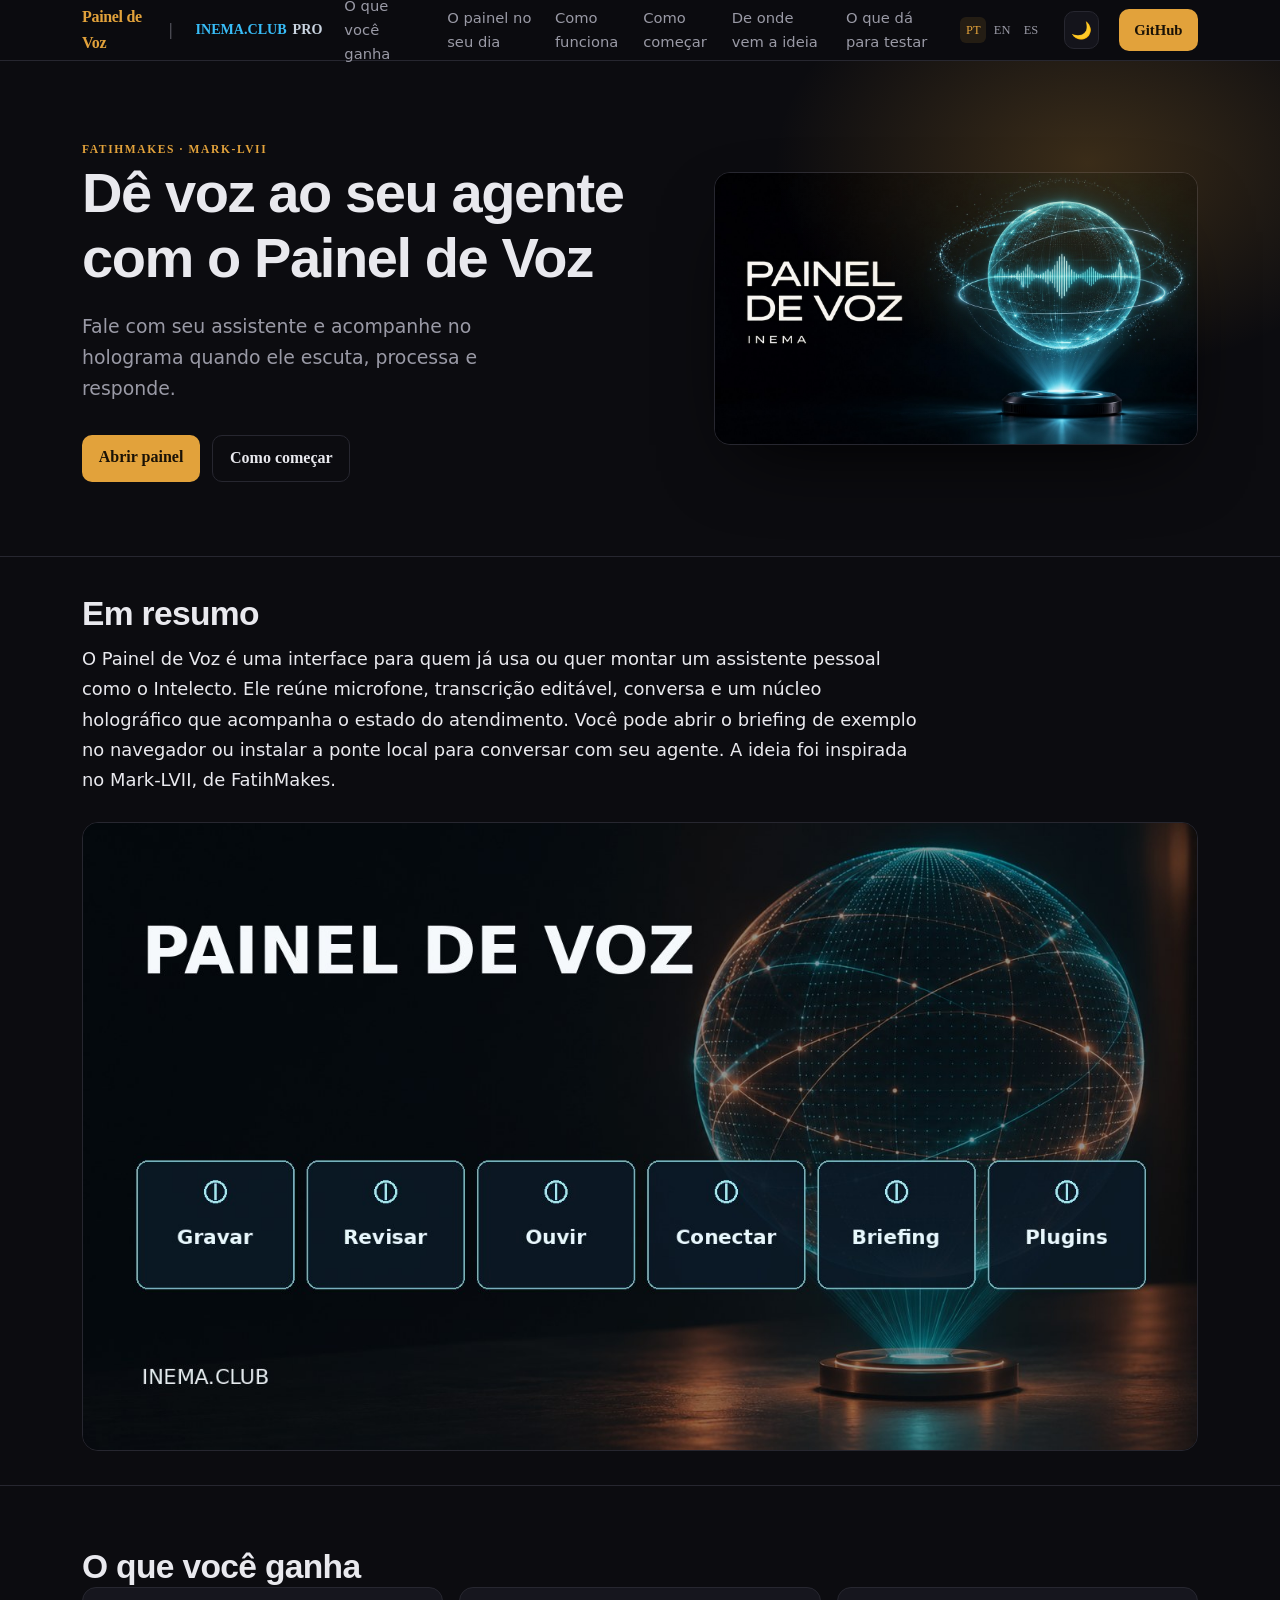
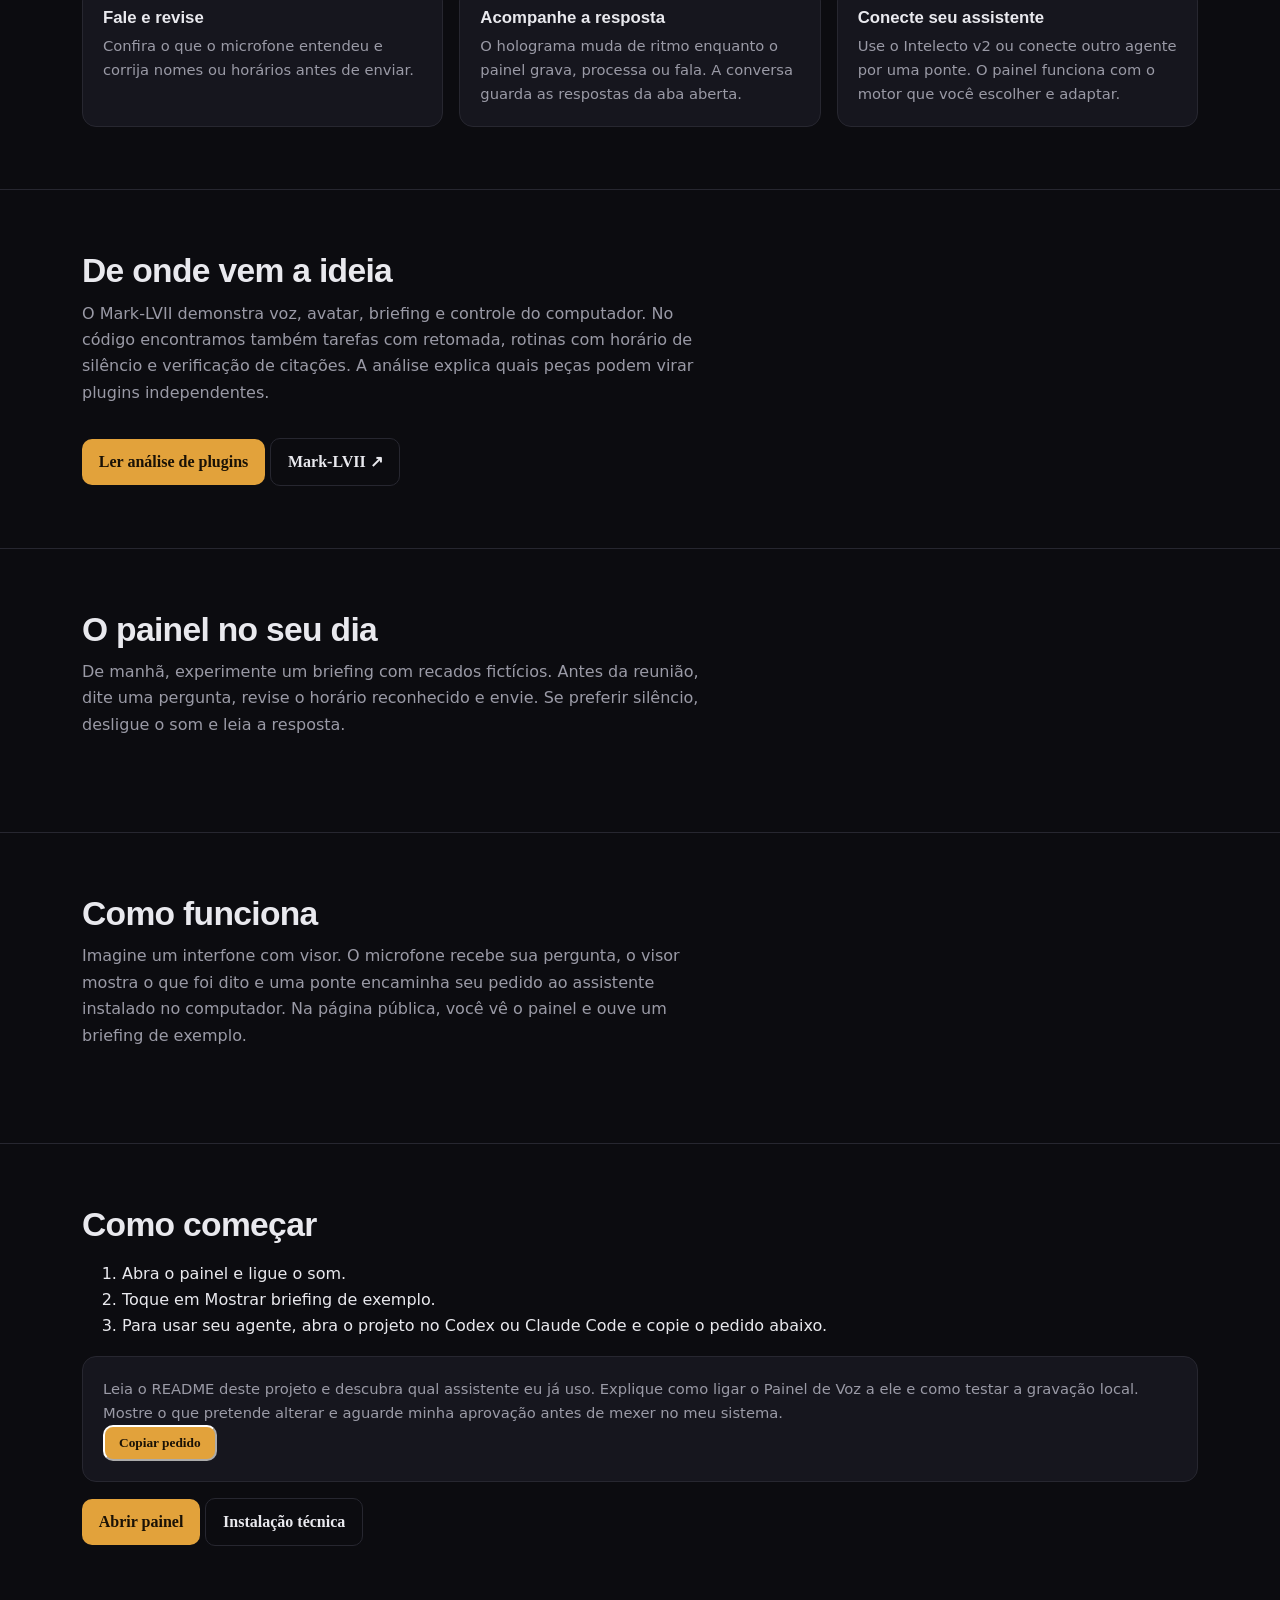
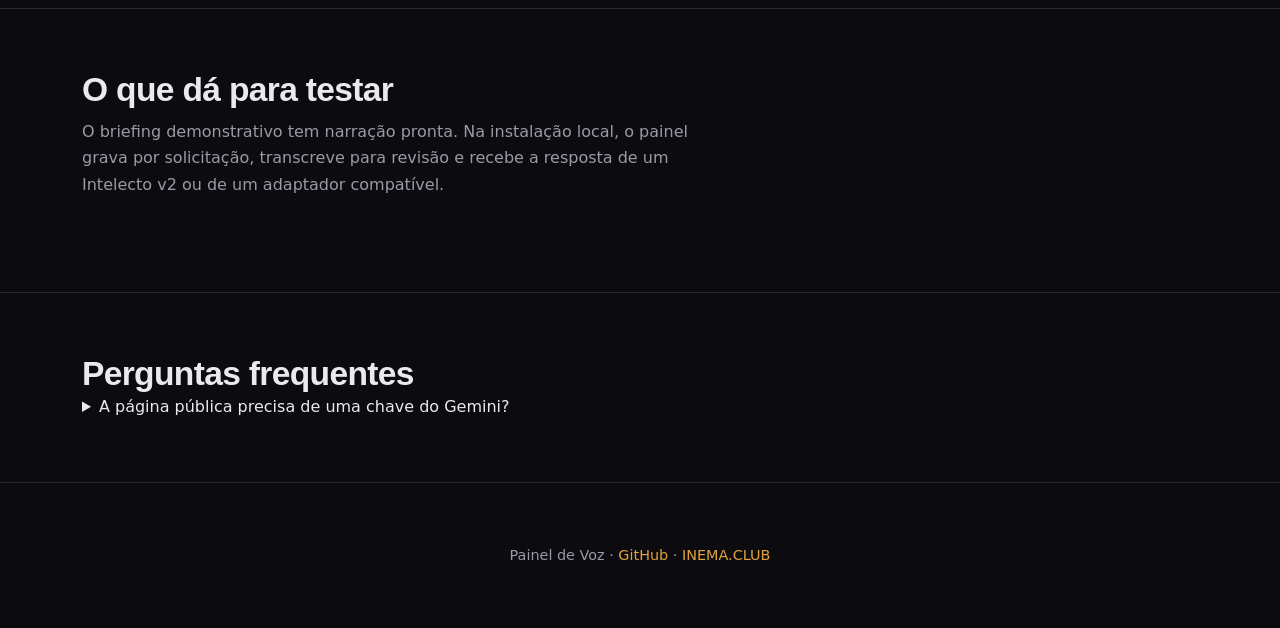
==== guia/index.html @ 2c995bd8 "Cria Painel de Voz holográfico para assistentes locais" ====
<!doctype html>
<html lang="pt-BR">
<head>
<meta charset="utf-8">
<meta name="viewport" content="width=device-width,initial-scale=1">
<title>Dê voz ao seu agente com o Painel de Voz · INEMA</title>
<meta name="description" content="Fale com seu assistente e acompanhe no holograma quando ele escuta, processa e responde.">
<link rel="canonical" href="https://inematds.github.io/painel-de-voz/guia/">
<link rel="alternate" hreflang="pt-BR" href="https://inematds.github.io/painel-de-voz/guia/">
<link rel="alternate" hreflang="en" href="https://inematds.github.io/painel-de-voz/guia/en/">
<link rel="alternate" hreflang="es" href="https://inematds.github.io/painel-de-voz/guia/es/">
<meta property="og:title" content="Dê voz ao seu agente com o Painel de Voz">
<meta property="og:description" content="Fale com seu assistente e acompanhe no holograma quando ele escuta, processa e responde.">
<meta property="og:image" content="https://inematds.github.io/painel-de-voz/guia/assets/banner.jpg">
<style>
  :root{
    --bg:#0c0c10; --bg2:#14141b; --card:#16161e; --line:#272730;
    --txt:#e9e9ee; --mut:#9a9aa6; --amb:#E2A23B; --amb2:#f0c070; --sky:#38bdf8; --pro:#cbd5e1;
    color-scheme:dark;
  }
  body.light{
    --bg:#f6f7f9; --bg2:#eceef2; --card:#ffffff; --line:#e1e3ea;
    --txt:#1a1a22; --mut:#5b5b68; --amb:#b9791d; --amb2:#a16207; --sky:#0369a1; --pro:#b45309;
    color-scheme:light;
  }
  body.light .hero .glow{opacity:.5}
  body.light pre{background:#0e0e14;color:#d6d6e0}
  body.light pre .c{color:#8a8a98}
  *{box-sizing:border-box}
  html{scroll-behavior:smooth}
  body{margin:0;background:var(--bg);color:var(--txt);font:16px/1.65 Inter,system-ui,sans-serif;-webkit-font-smoothing:antialiased}
  h1,h2,h3{font-family:Sora,sans-serif;line-height:1.15;margin:0}
  a{color:var(--amb);text-decoration:none}
  code,pre{font-family:"JetBrains Mono",monospace}
  .wrap{max-width:1160px;margin:0 auto;padding:0 22px}
  .mut{color:var(--mut)} .amb{color:var(--amb)}
  .chip{display:inline-block;font-size:.72rem;letter-spacing:.14em;text-transform:uppercase;color:var(--amb);font-weight:600;font-family:Sora}
  nav{position:sticky;top:0;z-index:30;backdrop-filter:blur(12px);background:rgba(12,12,16,.78);border-bottom:1px solid var(--line)}
  nav .wrap{display:flex;align-items:center;gap:22px;height:60px}
  nav .brand{display:flex;align-items:center;gap:8px;font-family:Sora;font-weight:800;letter-spacing:-.02em;color:var(--amb)}
  nav .brand .emoji{font-size:1.25rem}
  nav .sep{color:var(--mut);opacity:.45}
  nav .inema{color:var(--sky);font-weight:600;font-size:.88rem;font-family:Sora}
  nav .inema:hover{filter:brightness(1.15)}
  nav .pro{color:var(--pro);font-weight:600;font-size:.88rem;font-family:Sora}
  nav .pro:hover{filter:brightness(1.15)}
  nav .clubpro{display:inline-flex;align-items:center;gap:6px}
  nav .links{margin-left:auto;display:flex;align-items:center;gap:20px;font-size:.92rem}
  nav .links a.sec{color:var(--mut)} nav .links a.sec:hover{color:var(--txt)}
  .lang{display:inline-flex;gap:2px;font-family:Sora;font-size:.78rem}
  .lang a{color:var(--mut);padding:.2em .45em;border-radius:6px} .lang a.on{color:var(--amb);background:rgba(226,162,59,.12)}
  .tgl{background:var(--bg2);border:1px solid var(--line);color:var(--txt);width:38px;height:38px;border-radius:10px;cursor:pointer;display:inline-flex;align-items:center;justify-content:center;font-size:1.05rem}
  .tgl:hover{border-color:var(--amb)}
  .btn{display:inline-block;background:var(--amb);color:#1a1206;font-weight:600;padding:.6em 1.05em;border-radius:10px;font-family:Sora}
  .btn.ghost{background:transparent;color:var(--txt);border:1px solid var(--line)}
  @media(max-width:760px){nav .links a.sec{display:none}}
  @media(max-width:520px){nav .wrap{gap:8px;padding:8px 14px;height:auto;flex-wrap:wrap} nav .links{gap:8px;margin-left:0;width:100%;justify-content:space-between} nav .btn{padding:.45em .7em;font-size:.82rem} .tgl{width:34px;height:34px}}
  .hero{position:relative;overflow:hidden;border-bottom:1px solid var(--line)}
  .hero .glow{position:absolute;inset:-40% -20% auto auto;width:70%;height:600px;background:radial-gradient(closest-side,rgba(226,162,59,.22),transparent 70%);pointer-events:none}
  .hero .wrap{display:grid;grid-template-columns:1.1fr .9fr;gap:40px;align-items:center;padding:74px 22px}
  .hero h1{font-size:clamp(2.2rem,5vw,3.5rem);font-weight:800;letter-spacing:-.025em}
  .hero p.lead{font-size:1.18rem;color:var(--mut);margin:1.1em 0 1.6em;max-width:34ch}
  .hero .cta{display:flex;gap:12px;flex-wrap:wrap}
  .hero figure{margin:0;border-radius:16px;overflow:hidden;border:1px solid var(--line);box-shadow:0 30px 80px -30px #000}
  .hero figure img{width:100%;height:auto;display:block}
  .resumo{padding:38px 0 34px;border-bottom:1px solid var(--line)}
  .resumo p{font-size:1.12rem;line-height:1.7;max-width:74ch;margin:.55em 0 0}
  @media(max-width:780px){.hero .wrap{grid-template-columns:1fr;padding:48px 22px}}
  section{padding:62px 0;border-bottom:1px solid var(--line)}
  section h2{font-size:clamp(1.5rem,3.4vw,2.1rem);font-weight:800;letter-spacing:-.02em}
  section .sub{color:var(--mut);margin:.6em 0 2em;max-width:62ch}
  .grid{display:grid;gap:16px}
  .g3{grid-template-columns:repeat(3,1fr)} .g4{grid-template-columns:repeat(4,1fr)} .g2{grid-template-columns:repeat(2,1fr)}
  @media(max-width:820px){.g3,.g4{grid-template-columns:1fr 1fr}}
  @media(max-width:540px){.g2,.g3,.g4{grid-template-columns:1fr}}
  .card{background:var(--card);border:1px solid var(--line);border-radius:14px;padding:20px}
  .card h3{font-size:1.05rem;margin-bottom:.4em}
  .card p{color:var(--mut);font-size:.92rem;margin:0}
  .num{display:inline-flex;width:30px;height:30px;align-items:center;justify-content:center;border-radius:8px;background:rgba(226,162,59,.14);color:var(--amb);font-family:Sora;font-weight:800;font-size:.9rem;margin-bottom:.7em}
  .flow{display:flex;flex-wrap:wrap;gap:8px;align-items:center;margin-top:10px}
  .flow span{background:var(--bg2);border:1px solid var(--line);border-radius:999px;padding:.45em .9em;font-size:.85rem;font-family:Sora;font-weight:600}
  .flow .arr{color:var(--amb);border:none;background:none;padding:0 .1em}
  pre{background:#0a0a0e;border:1px solid var(--line);border-radius:12px;padding:16px 18px;overflow:auto;font-size:.86rem;line-height:1.6;color:#d6d6e0}
  pre .c{color:#6f6f7c} pre .k{color:var(--amb2)} pre .s{color:#9ece6a}
  .step{display:grid;grid-template-columns:46px minmax(0,1fr);gap:16px;margin-bottom:26px}
  .step>div,.card{min-width:0}
  p code,li code,td code{overflow-wrap:anywhere}
  .step .b{width:46px;height:46px;border-radius:12px;background:var(--amb);color:#1a1206;font-family:Sora;font-weight:800;font-size:1.25rem;display:flex;align-items:center;justify-content:center}
  .step h3{font-size:1.12rem;margin-bottom:.3em}
  .step p{color:var(--mut);margin:.2em 0 .7em}
  .ex{display:grid;grid-template-columns:1fr 1fr;gap:18px}
  @media(max-width:680px){.ex{grid-template-columns:1fr}}
  .ex figure{margin:0;border-radius:14px;overflow:hidden;border:1px solid var(--line)}
  .ex figure img{width:100%;height:auto;display:block}
  .ex figcaption{padding:12px 14px;font-size:.88rem;color:var(--mut);background:var(--card)}
  .phase{display:flex;gap:14px;padding:16px 0;border-bottom:1px solid var(--line)}
  .phase:last-child{border:none}
  .phase .tag{flex:0 0 92px;font-family:Sora;font-weight:800;color:var(--amb)}
  .phase .d strong{display:block;margin-bottom:.2em}
  .phase .d span{color:var(--mut);font-size:.92rem}
  footer{padding:46px 0;text-align:center;color:var(--mut);font-size:.9rem}
  .pill{display:inline-block;border:1px solid var(--line);border-radius:999px;padding:.3em .8em;font-size:.78rem;color:var(--mut);margin:0 4px}
</style>
</head>
<body>
<nav><div class="wrap">
<a class="brand" href="#top">Painel de Voz</a>
<span class="sep">|</span>
<span class="clubpro"><a class="inema" href="https://inema.club">INEMA.CLUB</a> <a class="pro" href="https://inema.pro">PRO</a></span>
<div class="links"><a class="sec" href="#explicado">O que você ganha</a><a class="sec" href="#dia">O painel no seu dia</a><a class="sec" href="#como">Como funciona</a><a class="sec" href="#comecar">Como começar</a><a class="sec" href="#base">De onde vem a ideia</a><a class="sec" href="#prova">O que dá para testar</a><span class="lang"><a class=on aria-current=page href="./">PT</a><a href="en/">EN</a><a href="es/">ES</a></span>
<button class="tgl" id="themeToggle" aria-label="Alternar tema" title="Alternar tema">🌙</button>
<a class="btn" href="https://github.com/inematds/painel-de-voz">GitHub</a></div>
</div></nav>
<header class="hero" id="top"><div class="glow"></div><div class="wrap">
<div><a class="chip" href="https://github.com/FatihMakes/Mark-LVII">FatihMakes · Mark-LVII</a><h1>Dê voz ao seu agente com o Painel de Voz</h1>
<p class="lead">Fale com seu assistente e acompanhe no holograma quando ele escuta, processa e responde.</p>
<div class="cta"><a class="btn" href="../app/">Abrir painel</a><a class="btn ghost" href="#comecar">Como começar</a></div></div>
<figure><img src="assets/banner.jpg" alt="Painel de Voz"></figure></div></header>
<main>
<section id="resumo" class="resumo"><div class="wrap"><h2>Em resumo</h2><p>O Painel de Voz é uma interface para quem já usa ou quer montar um assistente pessoal como o Intelecto. Ele reúne microfone, transcrição editável, conversa e um núcleo holográfico que acompanha o estado do atendimento. Você pode abrir o briefing de exemplo no navegador ou instalar a ponte local para conversar com seu agente. A ideia foi inspirada no Mark-LVII, de FatihMakes.</p>
<figure style="margin:26px 0 0;border:1px solid var(--line);border-radius:16px;overflow:hidden"><img src="assets/banner-grade.jpg" alt="Painel de Voz · O que você ganha" loading="lazy" style="width:100%;display:block"></figure>
</div></section>
<section id="explicado"><div class="wrap"><h2>O que você ganha</h2><div class="grid g3"><div class="card"><h3>Fale e revise</h3><p>Confira o que o microfone entendeu e corrija nomes ou horários antes de enviar.</p></div><div class="card"><h3>Acompanhe a resposta</h3><p>O holograma muda de ritmo enquanto o painel grava, processa ou fala. A conversa guarda as respostas da aba aberta.</p></div><div class="card"><h3>Conecte seu assistente</h3><p>Use o Intelecto v2 ou conecte outro agente por uma ponte. O painel funciona com o motor que você escolher e adaptar.</p></div></div></div></section>
<section id="base"><div class="wrap"><h2>De onde vem a ideia</h2><p class="sub">O Mark-LVII demonstra voz, avatar, briefing e controle do computador. No código encontramos também tarefas com retomada, rotinas com horário de silêncio e verificação de citações. A análise explica quais peças podem virar plugins independentes.</p>
<div class="cta"><a class="btn" href="https://github.com/inematds/painel-de-voz/blob/main/docs/ANALISE-MARK-LVII.md">Ler análise de plugins</a> <a class="btn ghost" href="https://github.com/FatihMakes/Mark-LVII">Mark-LVII ↗</a></div></div></section>
<section id="dia"><div class="wrap"><h2>O painel no seu dia</h2><p class="sub">De manhã, experimente um briefing com recados fictícios. Antes da reunião, dite uma pergunta, revise o horário reconhecido e envie. Se preferir silêncio, desligue o som e leia a resposta.</p></div></section>
<!-- VIDEO: entra o explicavideo do projeto quando publicado -->
<section id="como"><div class="wrap"><h2>Como funciona</h2><p class="sub">Imagine um interfone com visor. O microfone recebe sua pergunta, o visor mostra o que foi dito e uma ponte encaminha seu pedido ao assistente instalado no computador. Na página pública, você vê o painel e ouve um briefing de exemplo.</p></div></section>
<section id="comecar"><div class="wrap"><h2>Como começar</h2>
<ol><li>Abra o painel e ligue o som.</li><li>Toque em Mostrar briefing de exemplo.</li><li>Para usar seu agente, abra o projeto no Codex ou Claude Code e copie o pedido abaixo.</li></ol>
<div class="card"><p id="prompt">Leia o README deste projeto e descubra qual assistente eu já uso. Explique como ligar o Painel de Voz a ele e como testar a gravação local. Mostre o que pretende alterar e aguarde minha aprovação antes de mexer no meu sistema.</p><button class="btn" id="copy" data-done="Pedido copiado">Copiar pedido</button></div>
<div class="cta" style="margin-top:16px"><a class="btn" href="../app/">Abrir painel</a> <a class="btn ghost" href="https://github.com/inematds/painel-de-voz/blob/main/README.md">Instalação técnica</a></div>
</div></section>
<section id="prova"><div class="wrap"><h2>O que dá para testar</h2><p class="sub">O briefing demonstrativo tem narração pronta. Na instalação local, o painel grava por solicitação, transcreve para revisão e recebe a resposta de um Intelecto v2 ou de um adaptador compatível.</p></div></section>
<section id="faq"><div class="wrap"><h2>Perguntas frequentes</h2><details><summary>A página pública precisa de uma chave do Gemini?</summary><p>O briefing demonstrativo roda sem chave. Para conversar com um agente, a ponte local usa o motor configurado por você.</p></details></div></section>
</main>
<footer><div class="wrap"><p>Painel de Voz · <a href="https://github.com/inematds/painel-de-voz">GitHub</a> · <a href="https://inema.club">INEMA.CLUB</a></p></div></footer>
<script>
const themeButton = document.querySelector('#themeToggle');
function updateTheme(light) {
  document.body.classList.toggle('light',light);
  themeButton.textContent = light ? '☀️' : '🌙';
  themeButton.setAttribute('aria-pressed',String(light));
}
updateTheme(localStorage.getItem('painel-de-voz-theme') === 'light');
themeButton.addEventListener('click', () => {
  const light = !document.body.classList.contains('light');
  updateTheme(light);
  localStorage.setItem('painel-de-voz-theme', light ? 'light' : 'dark');
});
const copyButton = document.querySelector('#copy');
copyButton.addEventListener('click', async () => {
  const prompt = document.querySelector('#prompt');
  try {
    await navigator.clipboard.writeText(prompt.textContent);
    copyButton.textContent = copyButton.dataset.done;
  } catch {
    const range = document.createRange();
    range.selectNodeContents(prompt);
    getSelection().removeAllRanges();
    getSelection().addRange(range);
  }
});
</script>
</body></html>
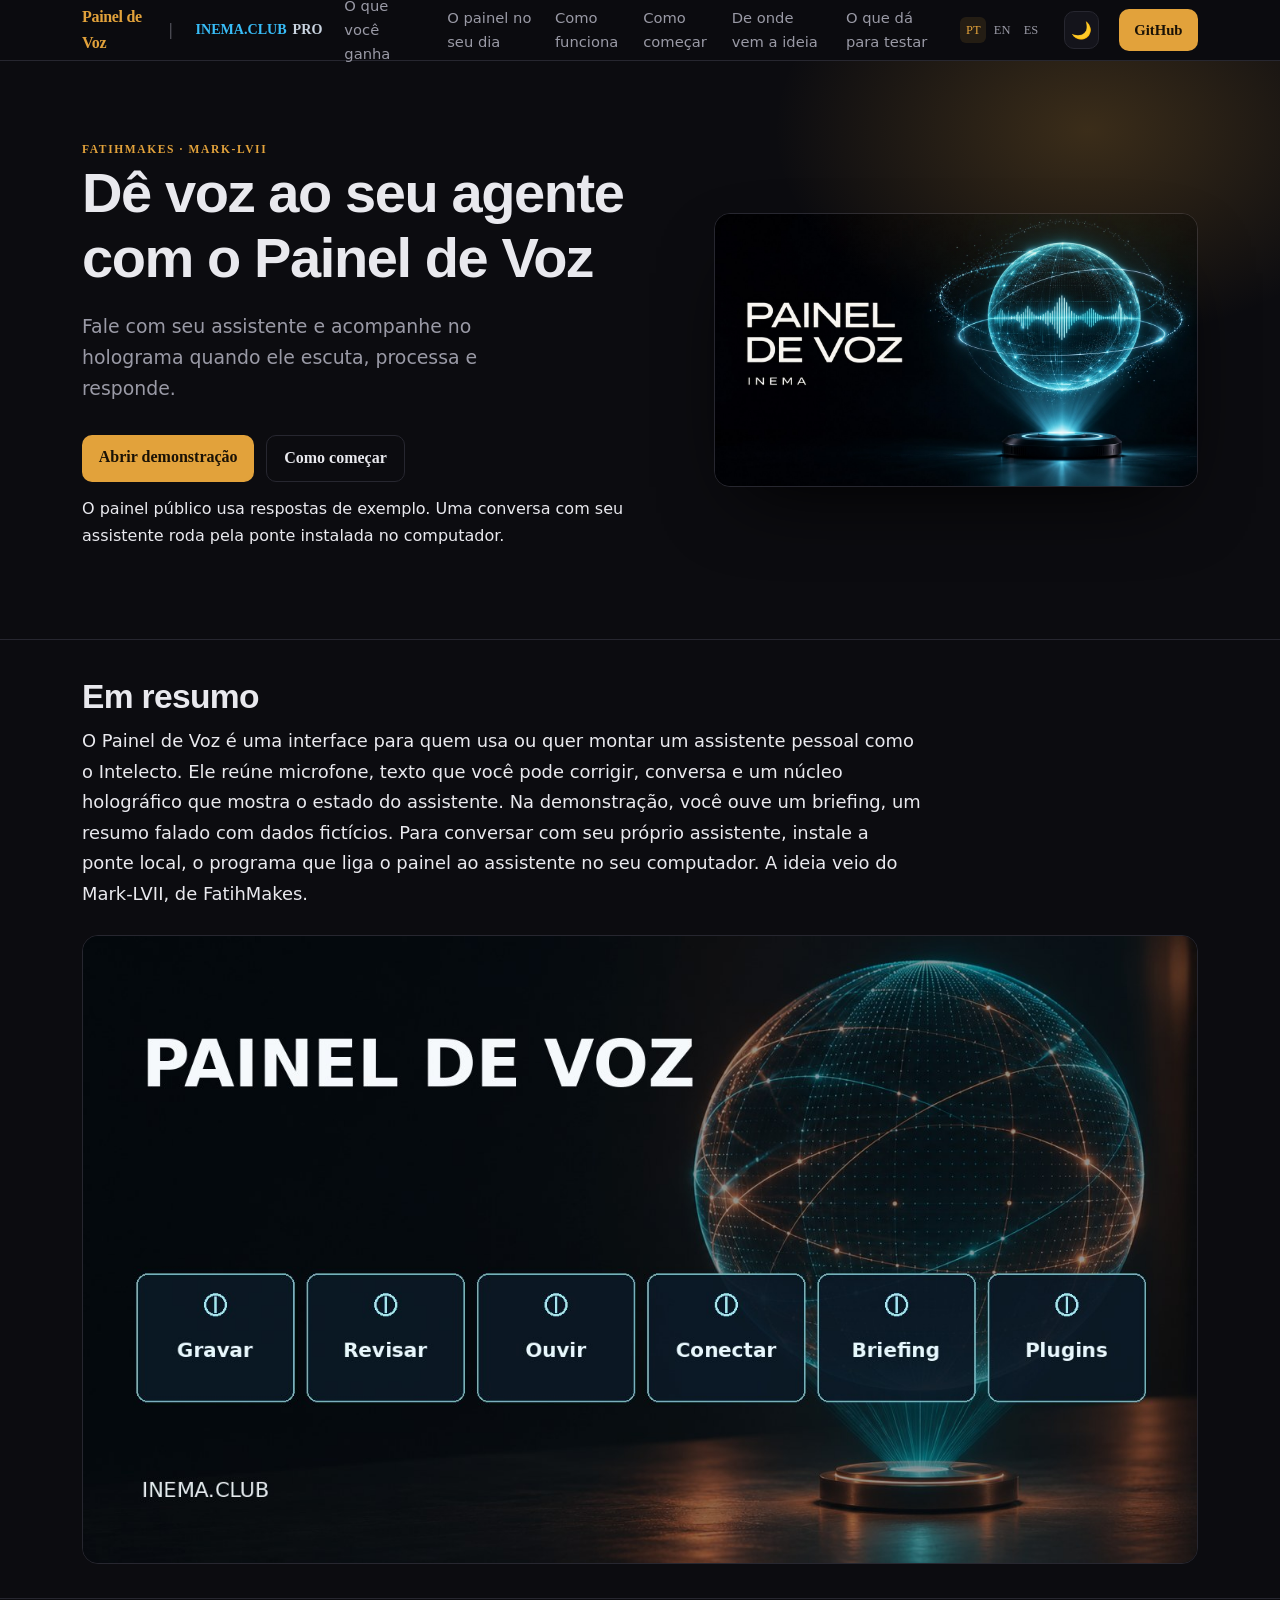
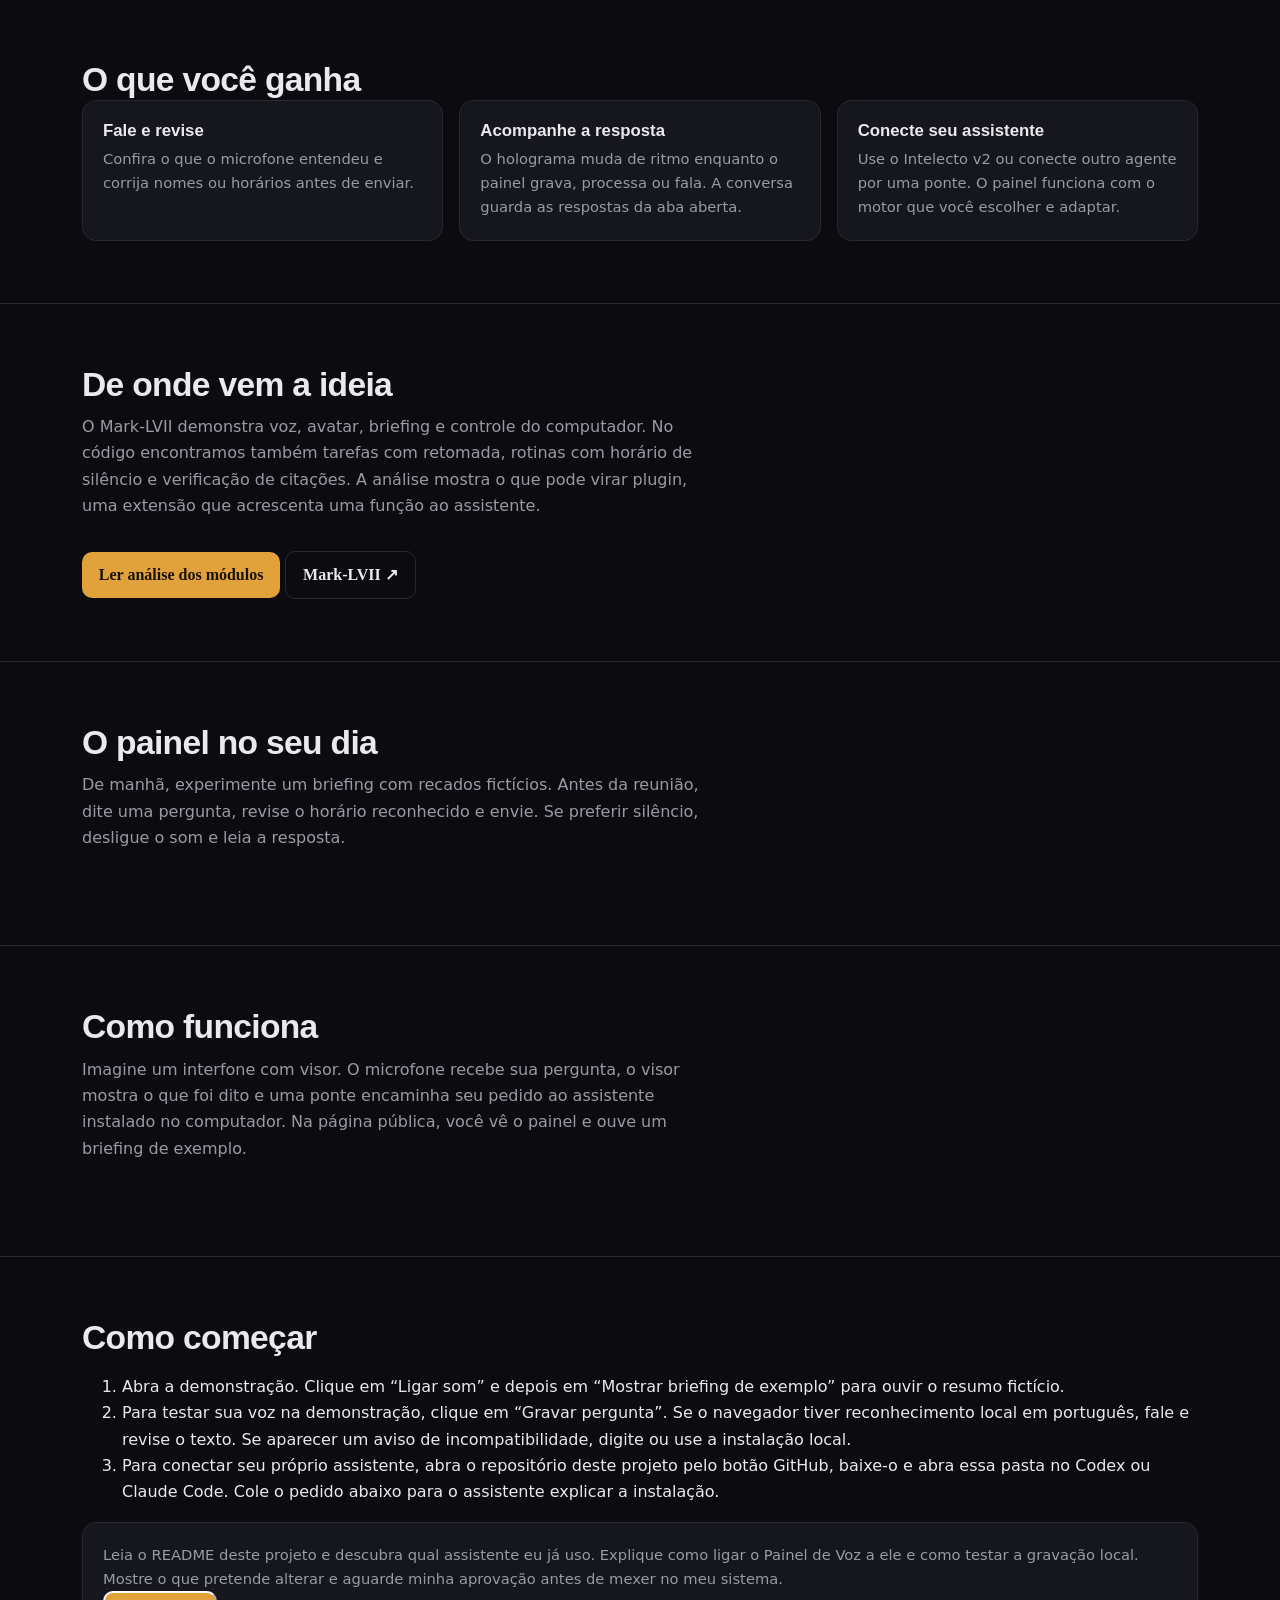
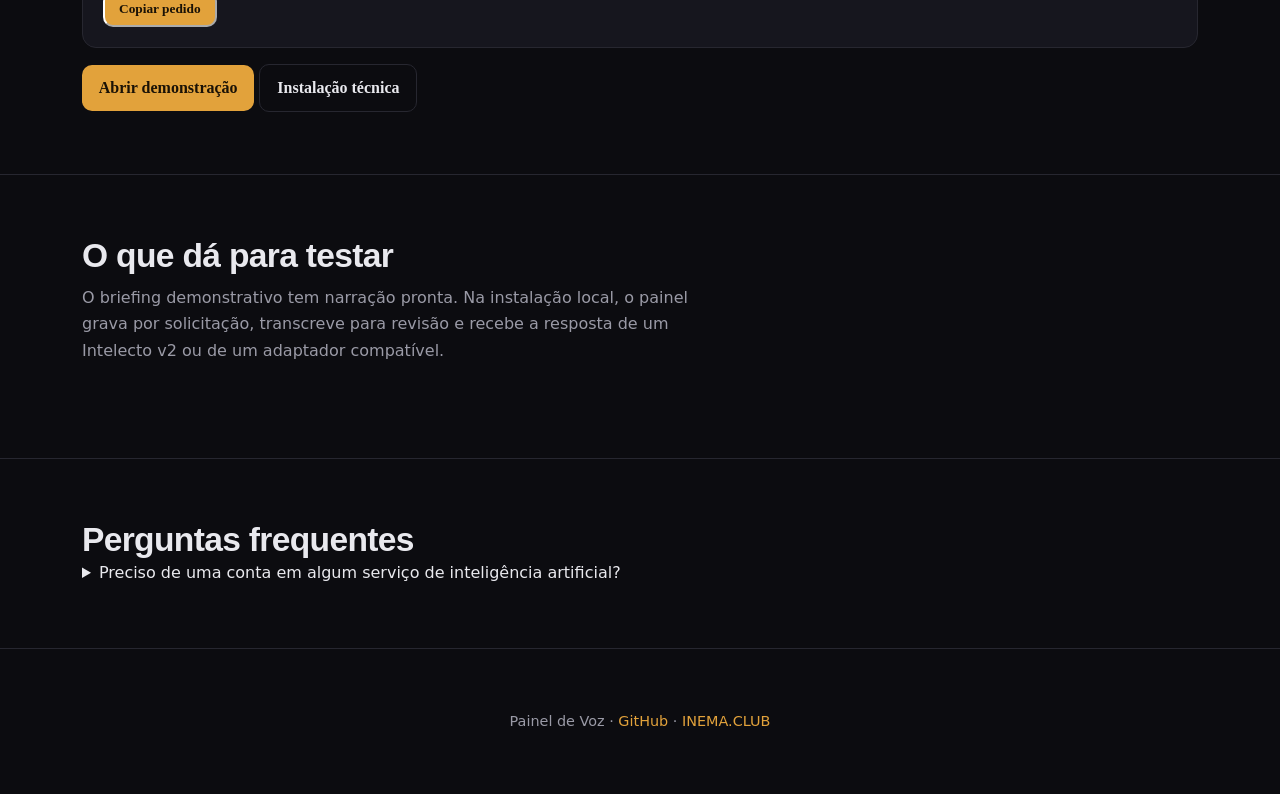
==== commit 2f1ef123: "Esclarece a demonstração e completa o guia de instalação" ====
--- a/guia/index.html
+++ b/guia/index.html
@@ -114,25 +114,25 @@
 <header class="hero" id="top"><div class="glow"></div><div class="wrap">
 <div><a class="chip" href="https://github.com/FatihMakes/Mark-LVII">FatihMakes · Mark-LVII</a><h1>Dê voz ao seu agente com o Painel de Voz</h1>
 <p class="lead">Fale com seu assistente e acompanhe no holograma quando ele escuta, processa e responde.</p>
-<div class="cta"><a class="btn" href="../app/">Abrir painel</a><a class="btn ghost" href="#comecar">Como começar</a></div></div>
+<div class="cta"><a class="btn" href="../app/">Abrir demonstração</a><a class="btn ghost" href="#comecar">Como começar</a></div><p class="sub" style="margin-top:14px">O painel público usa respostas de exemplo. Uma conversa com seu assistente roda pela ponte instalada no computador.</p></div>
 <figure><img src="assets/banner.jpg" alt="Painel de Voz"></figure></div></header>
 <main>
-<section id="resumo" class="resumo"><div class="wrap"><h2>Em resumo</h2><p>O Painel de Voz é uma interface para quem já usa ou quer montar um assistente pessoal como o Intelecto. Ele reúne microfone, transcrição editável, conversa e um núcleo holográfico que acompanha o estado do atendimento. Você pode abrir o briefing de exemplo no navegador ou instalar a ponte local para conversar com seu agente. A ideia foi inspirada no Mark-LVII, de FatihMakes.</p>
+<section id="resumo" class="resumo"><div class="wrap"><h2>Em resumo</h2><p>O Painel de Voz é uma interface para quem usa ou quer montar um assistente pessoal como o Intelecto. Ele reúne microfone, texto que você pode corrigir, conversa e um núcleo holográfico que mostra o estado do assistente. Na demonstração, você ouve um briefing, um resumo falado com dados fictícios. Para conversar com seu próprio assistente, instale a ponte local, o programa que liga o painel ao assistente no seu computador. A ideia veio do Mark-LVII, de FatihMakes.</p>
 <figure style="margin:26px 0 0;border:1px solid var(--line);border-radius:16px;overflow:hidden"><img src="assets/banner-grade.jpg" alt="Painel de Voz · O que você ganha" loading="lazy" style="width:100%;display:block"></figure>
 </div></section>
 <section id="explicado"><div class="wrap"><h2>O que você ganha</h2><div class="grid g3"><div class="card"><h3>Fale e revise</h3><p>Confira o que o microfone entendeu e corrija nomes ou horários antes de enviar.</p></div><div class="card"><h3>Acompanhe a resposta</h3><p>O holograma muda de ritmo enquanto o painel grava, processa ou fala. A conversa guarda as respostas da aba aberta.</p></div><div class="card"><h3>Conecte seu assistente</h3><p>Use o Intelecto v2 ou conecte outro agente por uma ponte. O painel funciona com o motor que você escolher e adaptar.</p></div></div></div></section>
-<section id="base"><div class="wrap"><h2>De onde vem a ideia</h2><p class="sub">O Mark-LVII demonstra voz, avatar, briefing e controle do computador. No código encontramos também tarefas com retomada, rotinas com horário de silêncio e verificação de citações. A análise explica quais peças podem virar plugins independentes.</p>
-<div class="cta"><a class="btn" href="https://github.com/inematds/painel-de-voz/blob/main/docs/ANALISE-MARK-LVII.md">Ler análise de plugins</a> <a class="btn ghost" href="https://github.com/FatihMakes/Mark-LVII">Mark-LVII ↗</a></div></div></section>
+<section id="base"><div class="wrap"><h2>De onde vem a ideia</h2><p class="sub">O Mark-LVII demonstra voz, avatar, briefing e controle do computador. No código encontramos também tarefas com retomada, rotinas com horário de silêncio e verificação de citações. A análise mostra o que pode virar plugin, uma extensão que acrescenta uma função ao assistente.</p>
+<div class="cta"><a class="btn" href="https://github.com/inematds/painel-de-voz/blob/main/docs/ANALISE-MARK-LVII.md">Ler análise dos módulos</a> <a class="btn ghost" href="https://github.com/FatihMakes/Mark-LVII">Mark-LVII ↗</a></div></div></section>
 <section id="dia"><div class="wrap"><h2>O painel no seu dia</h2><p class="sub">De manhã, experimente um briefing com recados fictícios. Antes da reunião, dite uma pergunta, revise o horário reconhecido e envie. Se preferir silêncio, desligue o som e leia a resposta.</p></div></section>
 <!-- VIDEO: entra o explicavideo do projeto quando publicado -->
 <section id="como"><div class="wrap"><h2>Como funciona</h2><p class="sub">Imagine um interfone com visor. O microfone recebe sua pergunta, o visor mostra o que foi dito e uma ponte encaminha seu pedido ao assistente instalado no computador. Na página pública, você vê o painel e ouve um briefing de exemplo.</p></div></section>
 <section id="comecar"><div class="wrap"><h2>Como começar</h2>
-<ol><li>Abra o painel e ligue o som.</li><li>Toque em Mostrar briefing de exemplo.</li><li>Para usar seu agente, abra o projeto no Codex ou Claude Code e copie o pedido abaixo.</li></ol>
+<ol><li>Abra a demonstração. Clique em “Ligar som” e depois em “Mostrar briefing de exemplo” para ouvir o resumo fictício.</li><li>Para testar sua voz na demonstração, clique em “Gravar pergunta”. Se o navegador tiver reconhecimento local em português, fale e revise o texto. Se aparecer um aviso de incompatibilidade, digite ou use a instalação local.</li><li>Para conectar seu próprio assistente, abra o repositório deste projeto pelo botão GitHub, baixe-o e abra essa pasta no Codex ou Claude Code. Cole o pedido abaixo para o assistente explicar a instalação.</li></ol>
 <div class="card"><p id="prompt">Leia o README deste projeto e descubra qual assistente eu já uso. Explique como ligar o Painel de Voz a ele e como testar a gravação local. Mostre o que pretende alterar e aguarde minha aprovação antes de mexer no meu sistema.</p><button class="btn" id="copy" data-done="Pedido copiado">Copiar pedido</button></div>
-<div class="cta" style="margin-top:16px"><a class="btn" href="../app/">Abrir painel</a> <a class="btn ghost" href="https://github.com/inematds/painel-de-voz/blob/main/README.md">Instalação técnica</a></div>
+<div class="cta" style="margin-top:16px"><a class="btn" href="../app/">Abrir demonstração</a> <a class="btn ghost" href="https://github.com/inematds/painel-de-voz/blob/main/README.md">Instalação técnica</a></div>
 </div></section>
 <section id="prova"><div class="wrap"><h2>O que dá para testar</h2><p class="sub">O briefing demonstrativo tem narração pronta. Na instalação local, o painel grava por solicitação, transcreve para revisão e recebe a resposta de um Intelecto v2 ou de um adaptador compatível.</p></div></section>
-<section id="faq"><div class="wrap"><h2>Perguntas frequentes</h2><details><summary>A página pública precisa de uma chave do Gemini?</summary><p>O briefing demonstrativo roda sem chave. Para conversar com um agente, a ponte local usa o motor configurado por você.</p></details></div></section>
+<section id="faq"><div class="wrap"><h2>Perguntas frequentes</h2><details><summary>Preciso de uma conta em algum serviço de inteligência artificial?</summary><p>A demonstração funciona sem conta. Para conversar com seu agente, instale a ponte e use o motor que já configurou no computador.</p></details></div></section>
 </main>
 <footer><div class="wrap"><p>Painel de Voz · <a href="https://github.com/inematds/painel-de-voz">GitHub</a> · <a href="https://inema.club">INEMA.CLUB</a></p></div></footer>
 <script>
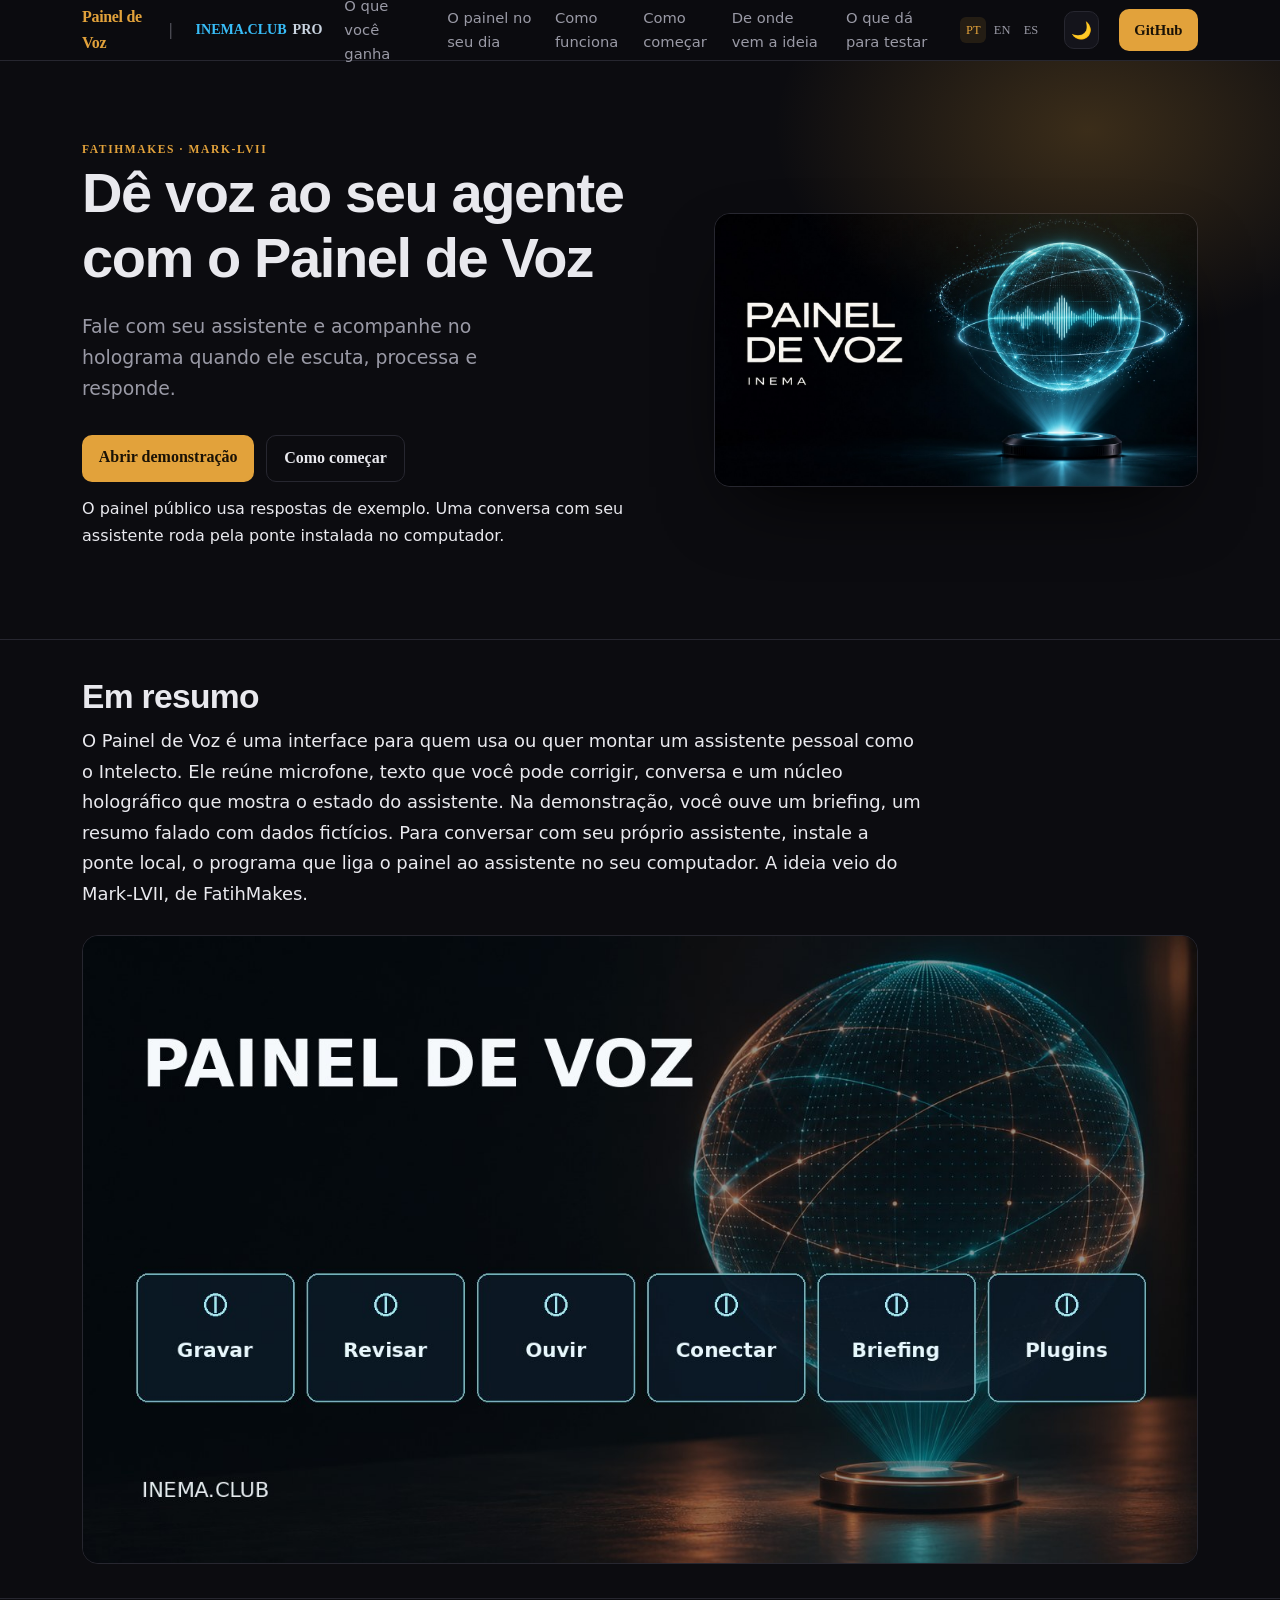
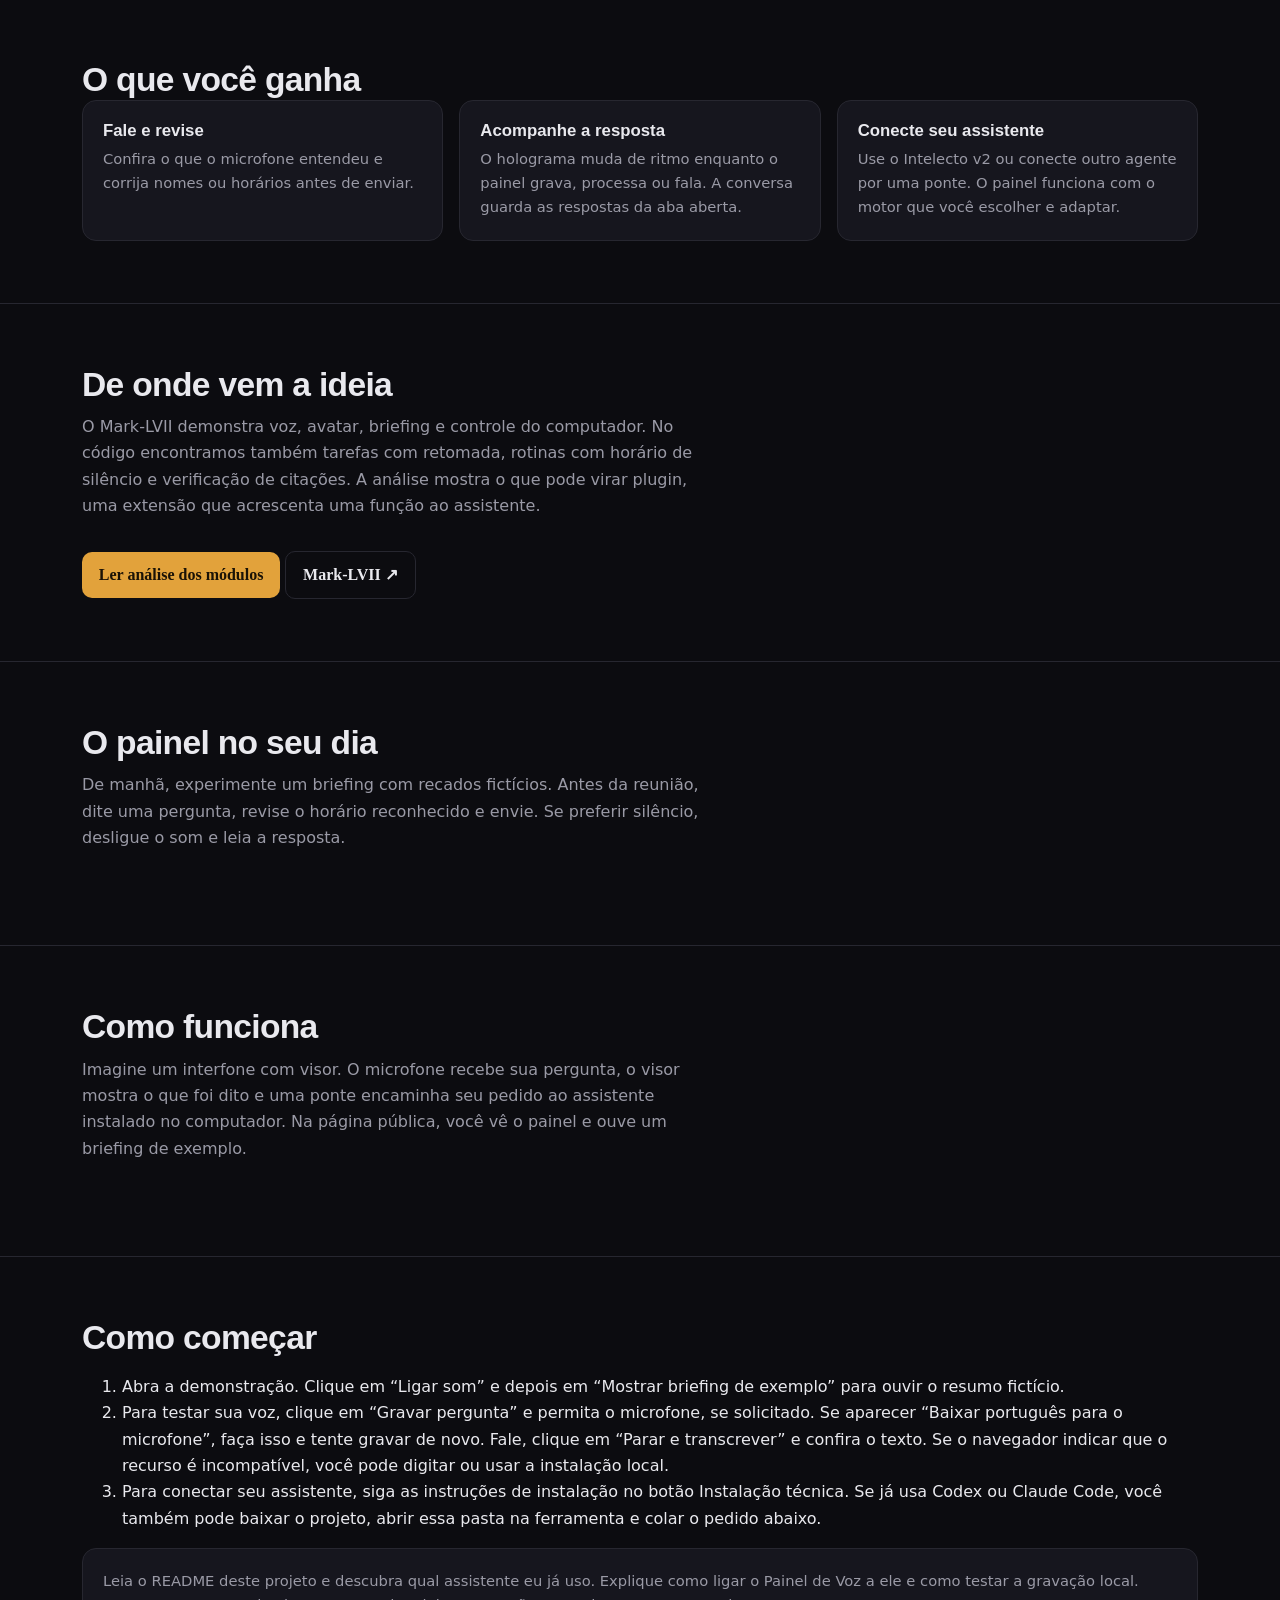
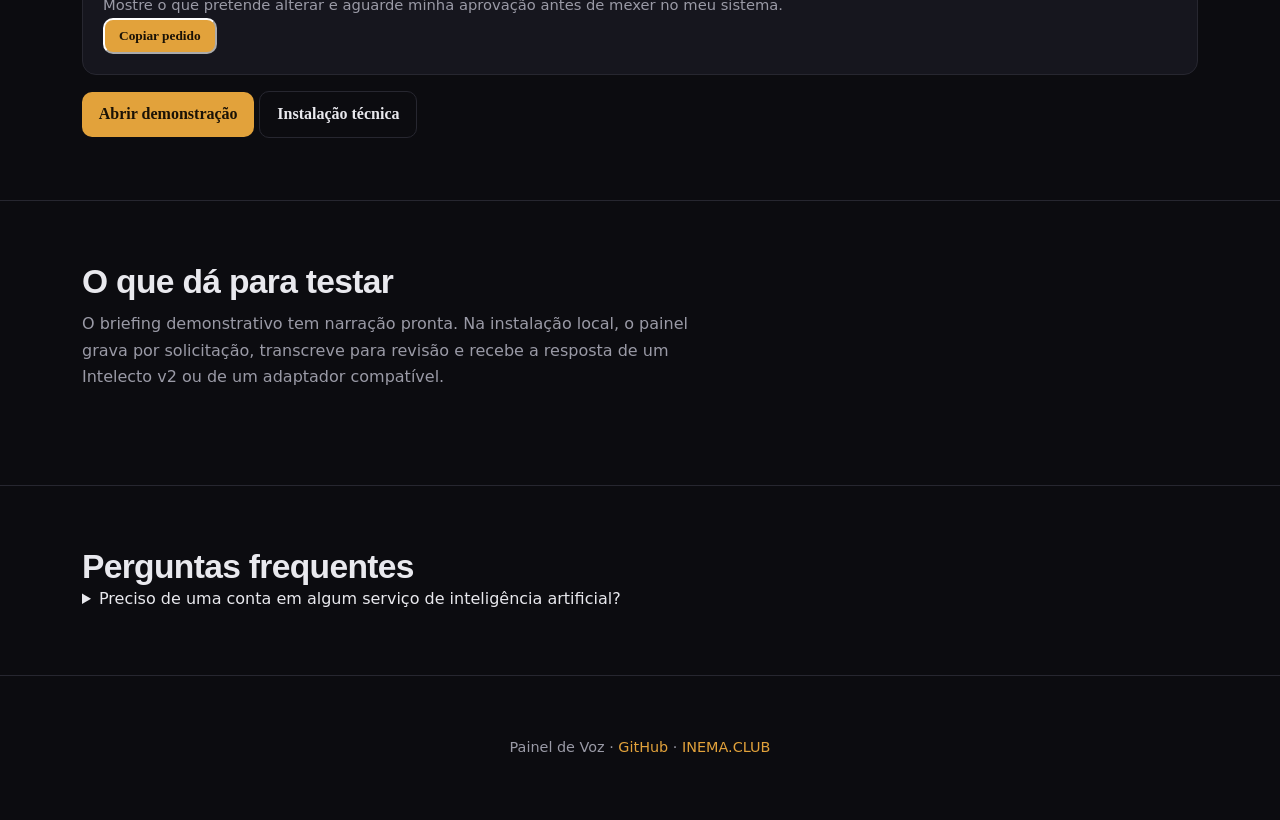
==== commit 1fd50469: "Inclui instalação do português e exercício de plugin" ====
--- a/guia/index.html
+++ b/guia/index.html
@@ -127,12 +127,12 @@
 <!-- VIDEO: entra o explicavideo do projeto quando publicado -->
 <section id="como"><div class="wrap"><h2>Como funciona</h2><p class="sub">Imagine um interfone com visor. O microfone recebe sua pergunta, o visor mostra o que foi dito e uma ponte encaminha seu pedido ao assistente instalado no computador. Na página pública, você vê o painel e ouve um briefing de exemplo.</p></div></section>
 <section id="comecar"><div class="wrap"><h2>Como começar</h2>
-<ol><li>Abra a demonstração. Clique em “Ligar som” e depois em “Mostrar briefing de exemplo” para ouvir o resumo fictício.</li><li>Para testar sua voz na demonstração, clique em “Gravar pergunta”. Se o navegador tiver reconhecimento local em português, fale e revise o texto. Se aparecer um aviso de incompatibilidade, digite ou use a instalação local.</li><li>Para conectar seu próprio assistente, abra o repositório deste projeto pelo botão GitHub, baixe-o e abra essa pasta no Codex ou Claude Code. Cole o pedido abaixo para o assistente explicar a instalação.</li></ol>
+<ol><li>Abra a demonstração. Clique em “Ligar som” e depois em “Mostrar briefing de exemplo” para ouvir o resumo fictício.</li><li>Para testar sua voz, clique em “Gravar pergunta” e permita o microfone, se solicitado. Se aparecer “Baixar português para o microfone”, faça isso e tente gravar de novo. Fale, clique em “Parar e transcrever” e confira o texto. Se o navegador indicar que o recurso é incompatível, você pode digitar ou usar a instalação local.</li><li>Para conectar seu assistente, siga as instruções de instalação no botão Instalação técnica. Se já usa Codex ou Claude Code, você também pode baixar o projeto, abrir essa pasta na ferramenta e colar o pedido abaixo.</li></ol>
 <div class="card"><p id="prompt">Leia o README deste projeto e descubra qual assistente eu já uso. Explique como ligar o Painel de Voz a ele e como testar a gravação local. Mostre o que pretende alterar e aguarde minha aprovação antes de mexer no meu sistema.</p><button class="btn" id="copy" data-done="Pedido copiado">Copiar pedido</button></div>
 <div class="cta" style="margin-top:16px"><a class="btn" href="../app/">Abrir demonstração</a> <a class="btn ghost" href="https://github.com/inematds/painel-de-voz/blob/main/README.md">Instalação técnica</a></div>
 </div></section>
 <section id="prova"><div class="wrap"><h2>O que dá para testar</h2><p class="sub">O briefing demonstrativo tem narração pronta. Na instalação local, o painel grava por solicitação, transcreve para revisão e recebe a resposta de um Intelecto v2 ou de um adaptador compatível.</p></div></section>
-<section id="faq"><div class="wrap"><h2>Perguntas frequentes</h2><details><summary>Preciso de uma conta em algum serviço de inteligência artificial?</summary><p>A demonstração funciona sem conta. Para conversar com seu agente, instale a ponte e use o motor que já configurou no computador.</p></details></div></section>
+<section id="faq"><div class="wrap"><h2>Perguntas frequentes</h2><details><summary>Preciso de uma conta em algum serviço de inteligência artificial?</summary><p>A demonstração funciona sem conta. Para conversar com seu agente, instale a ponte e escolha qual programa vai gerar as respostas no seu computador.</p></details></div></section>
 </main>
 <footer><div class="wrap"><p>Painel de Voz · <a href="https://github.com/inematds/painel-de-voz">GitHub</a> · <a href="https://inema.club">INEMA.CLUB</a></p></div></footer>
 <script>
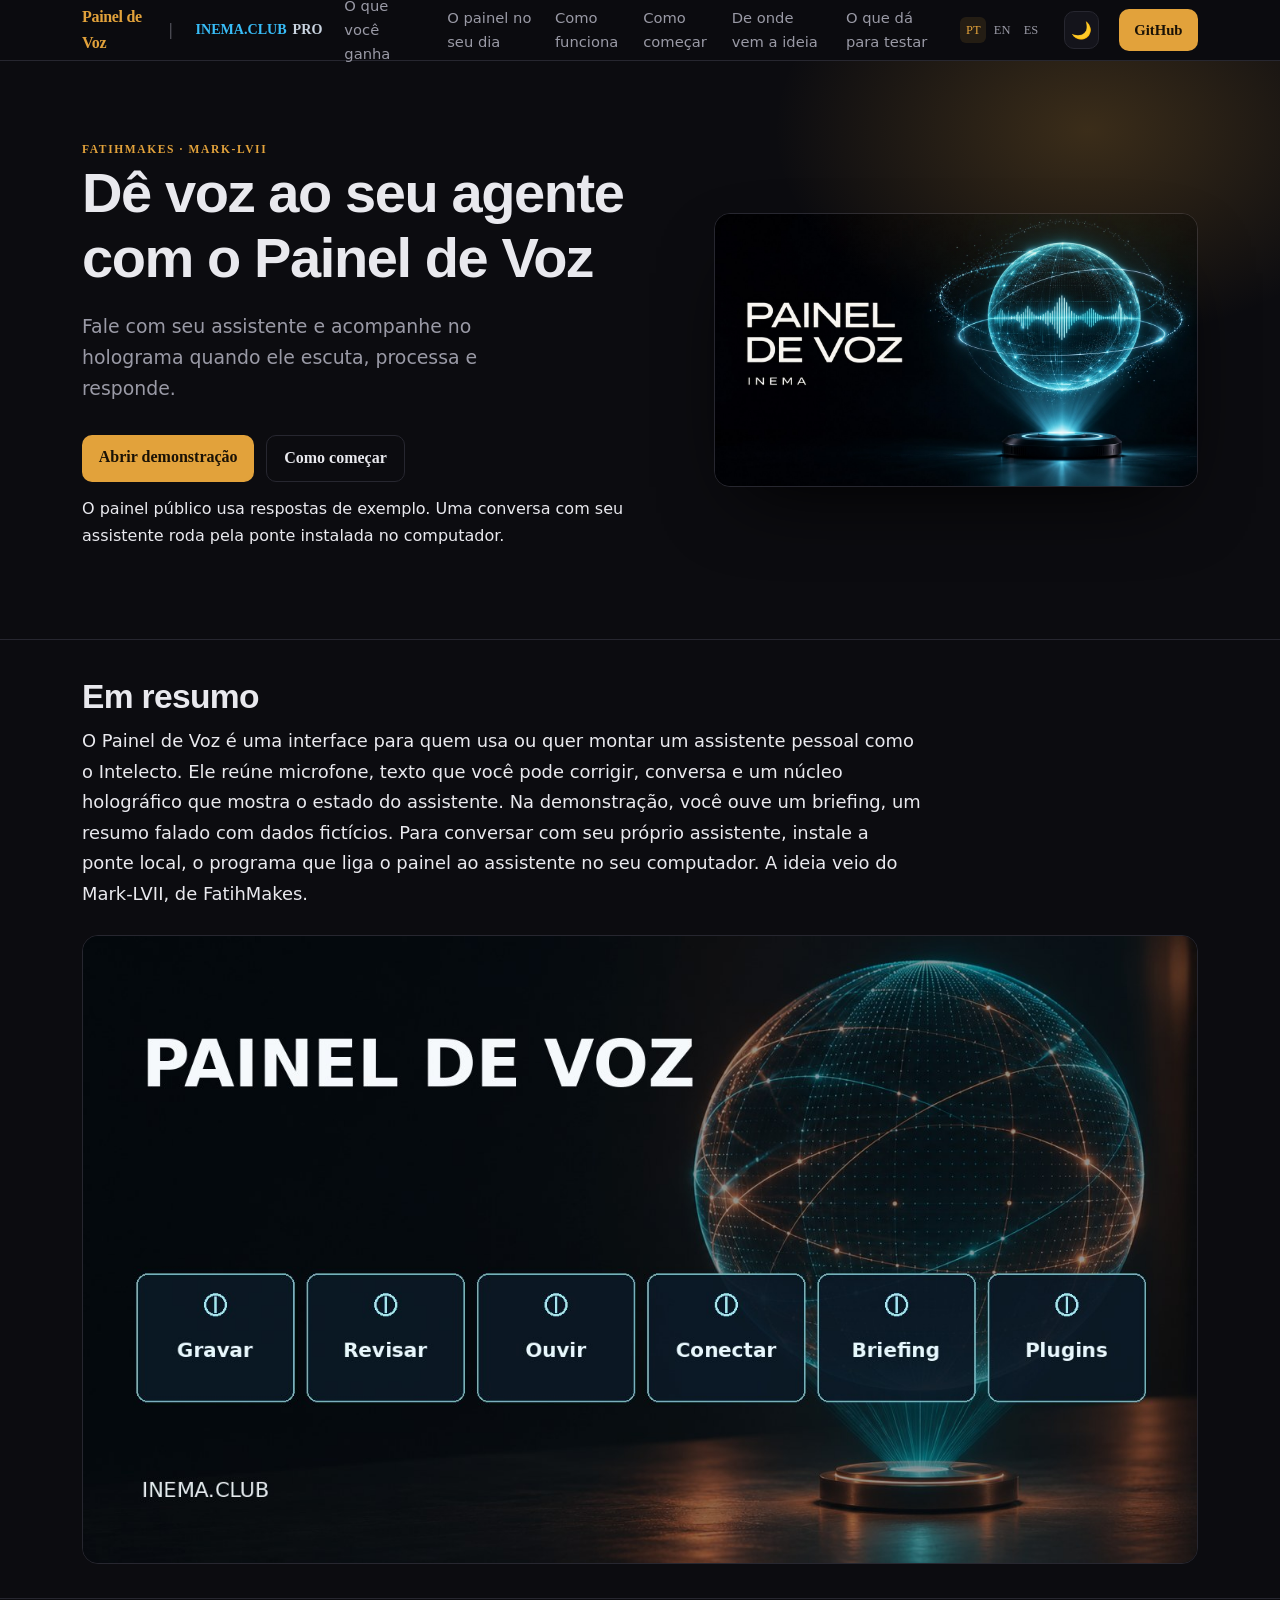
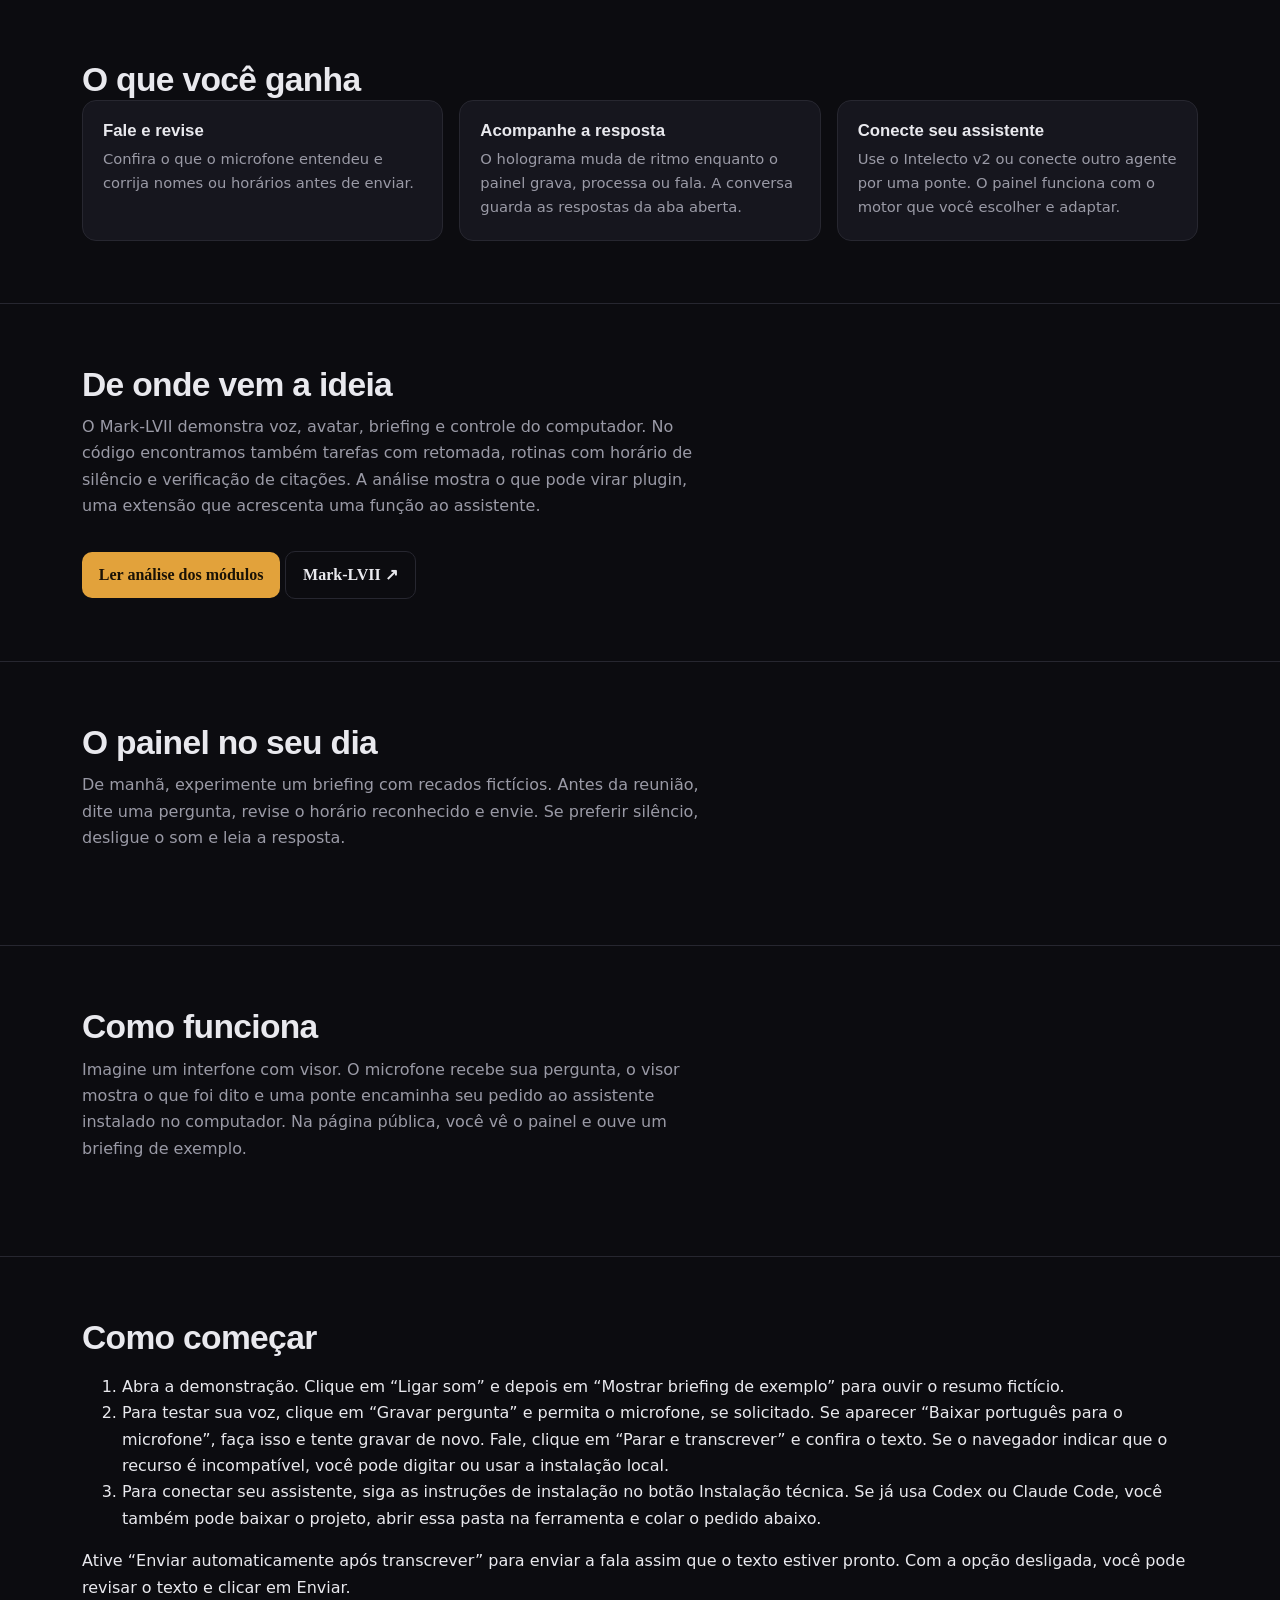
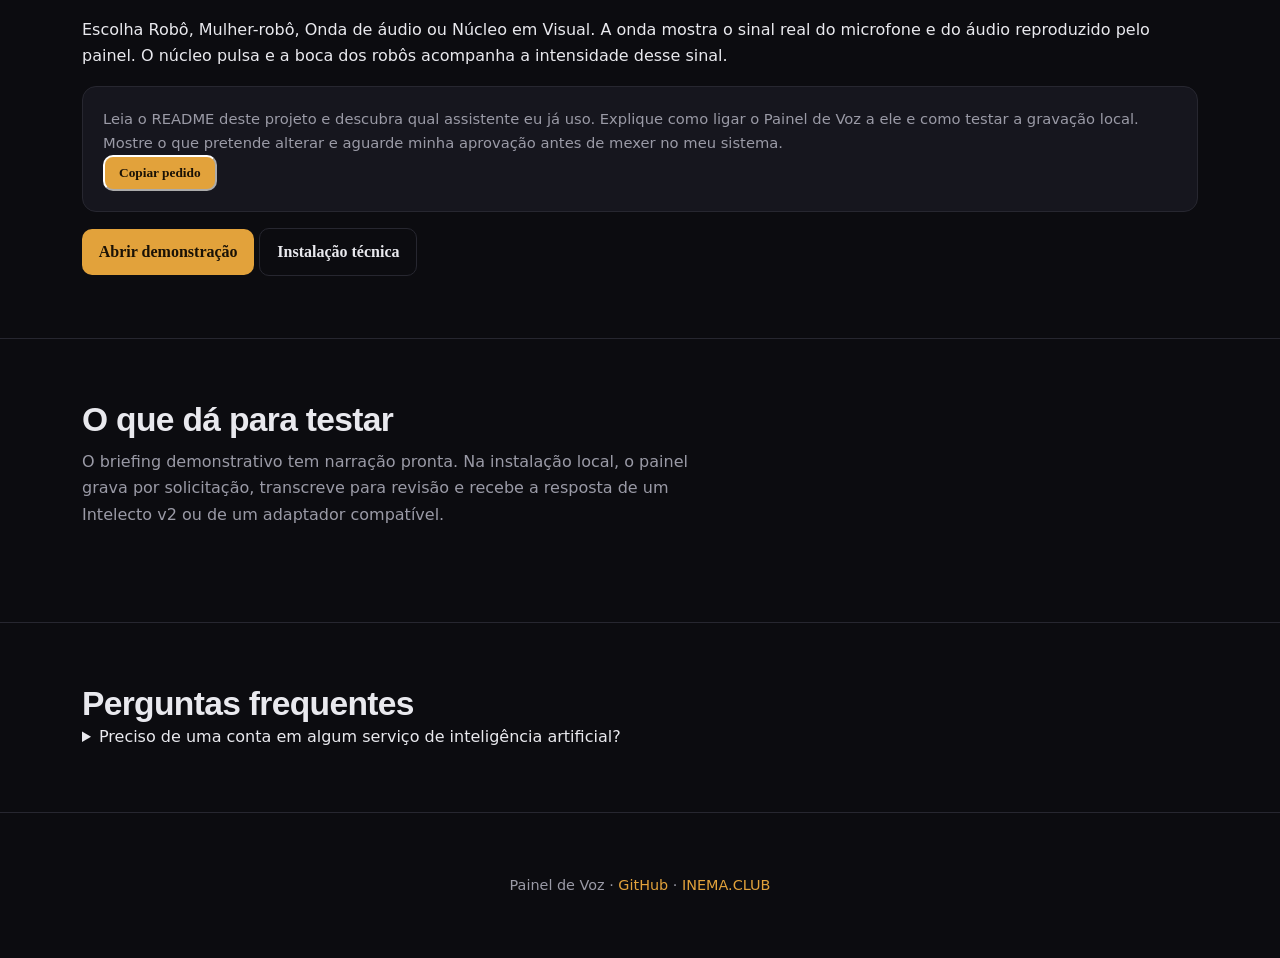
==== commit 4e071920: "Adiciona envio por voz opcional e avatares reativos ao áudio" ====
--- a/guia/index.html
+++ b/guia/index.html
@@ -128,6 +128,8 @@
 <section id="como"><div class="wrap"><h2>Como funciona</h2><p class="sub">Imagine um interfone com visor. O microfone recebe sua pergunta, o visor mostra o que foi dito e uma ponte encaminha seu pedido ao assistente instalado no computador. Na página pública, você vê o painel e ouve um briefing de exemplo.</p></div></section>
 <section id="comecar"><div class="wrap"><h2>Como começar</h2>
 <ol><li>Abra a demonstração. Clique em “Ligar som” e depois em “Mostrar briefing de exemplo” para ouvir o resumo fictício.</li><li>Para testar sua voz, clique em “Gravar pergunta” e permita o microfone, se solicitado. Se aparecer “Baixar português para o microfone”, faça isso e tente gravar de novo. Fale, clique em “Parar e transcrever” e confira o texto. Se o navegador indicar que o recurso é incompatível, você pode digitar ou usar a instalação local.</li><li>Para conectar seu assistente, siga as instruções de instalação no botão Instalação técnica. Se já usa Codex ou Claude Code, você também pode baixar o projeto, abrir essa pasta na ferramenta e colar o pedido abaixo.</li></ol>
+<p>Ative “Enviar automaticamente após transcrever” para enviar a fala assim que o texto estiver pronto. Com a opção desligada, você pode revisar o texto e clicar em Enviar.</p>
+<p>Escolha Robô, Mulher-robô, Onda de áudio ou Núcleo em Visual. A onda mostra o sinal real do microfone e do áudio reproduzido pelo painel. O núcleo pulsa e a boca dos robôs acompanha a intensidade desse sinal.</p>
 <div class="card"><p id="prompt">Leia o README deste projeto e descubra qual assistente eu já uso. Explique como ligar o Painel de Voz a ele e como testar a gravação local. Mostre o que pretende alterar e aguarde minha aprovação antes de mexer no meu sistema.</p><button class="btn" id="copy" data-done="Pedido copiado">Copiar pedido</button></div>
 <div class="cta" style="margin-top:16px"><a class="btn" href="../app/">Abrir demonstração</a> <a class="btn ghost" href="https://github.com/inematds/painel-de-voz/blob/main/README.md">Instalação técnica</a></div>
 </div></section>
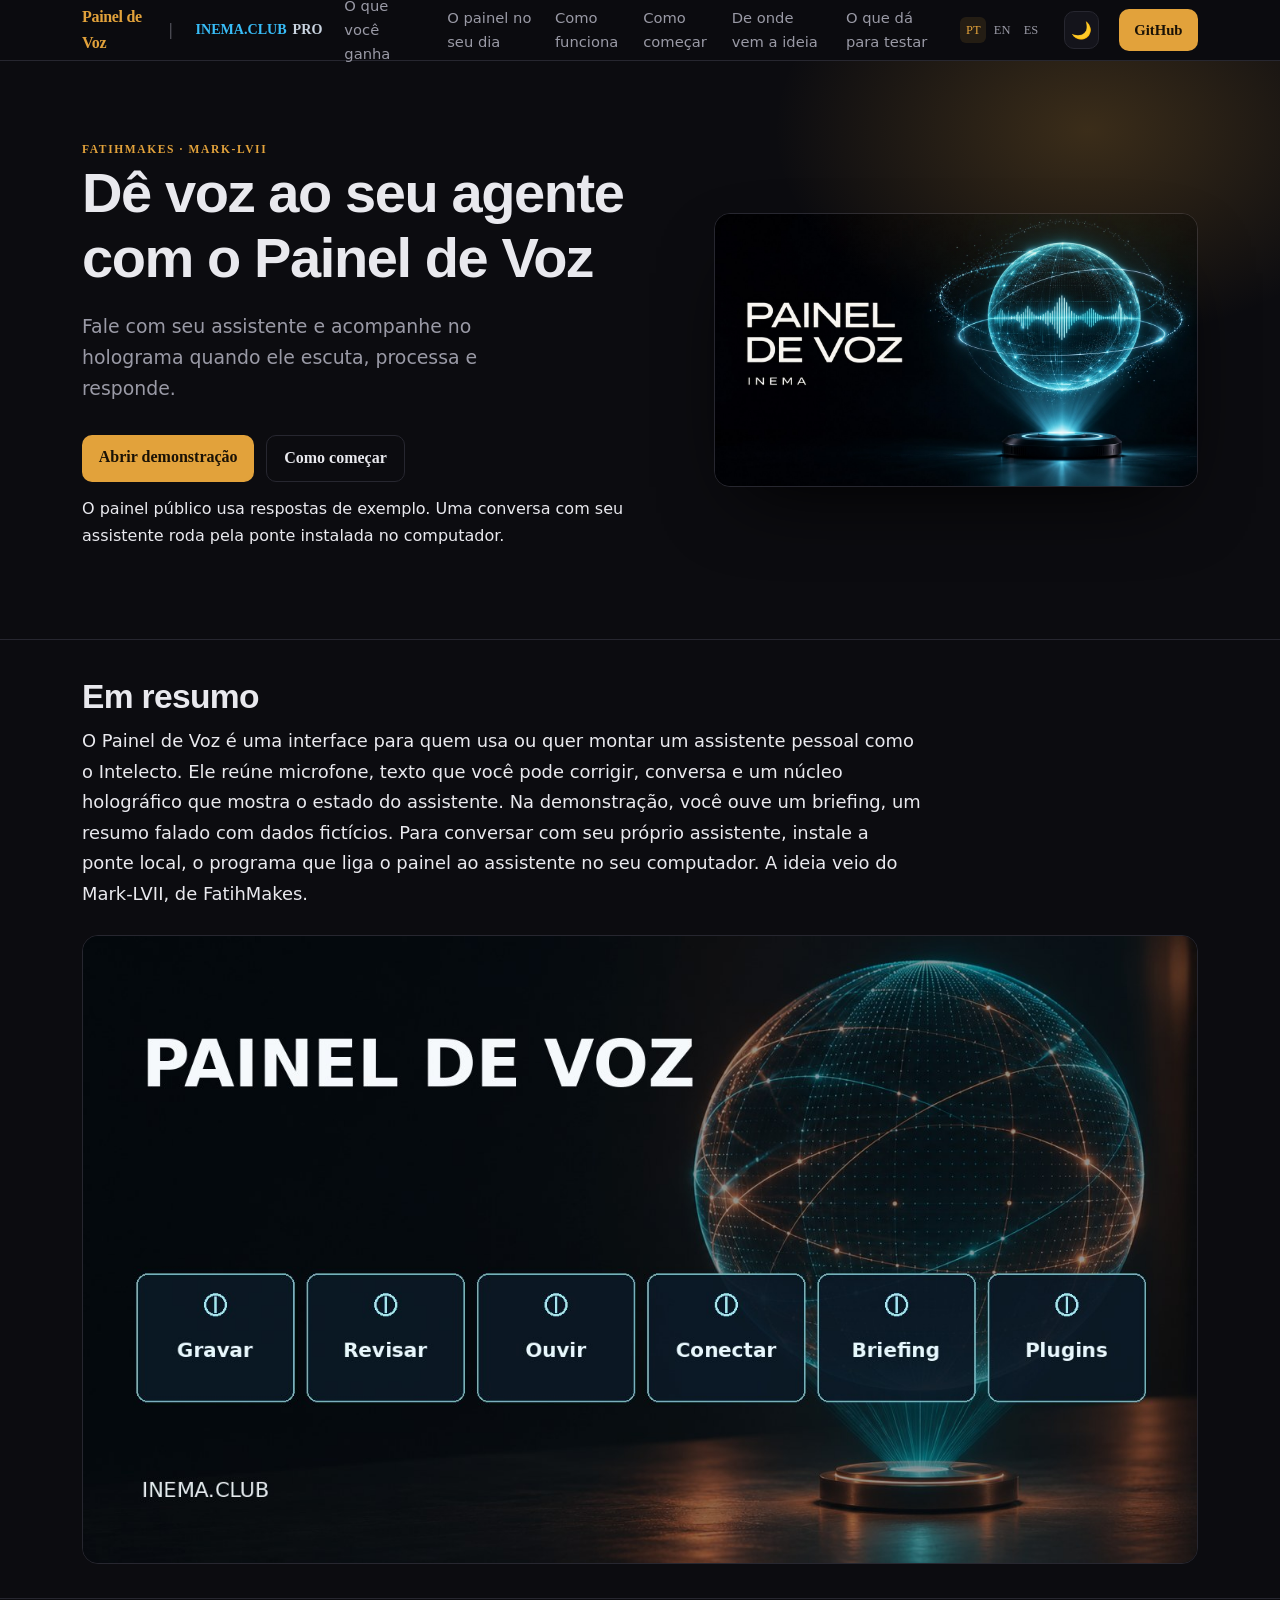
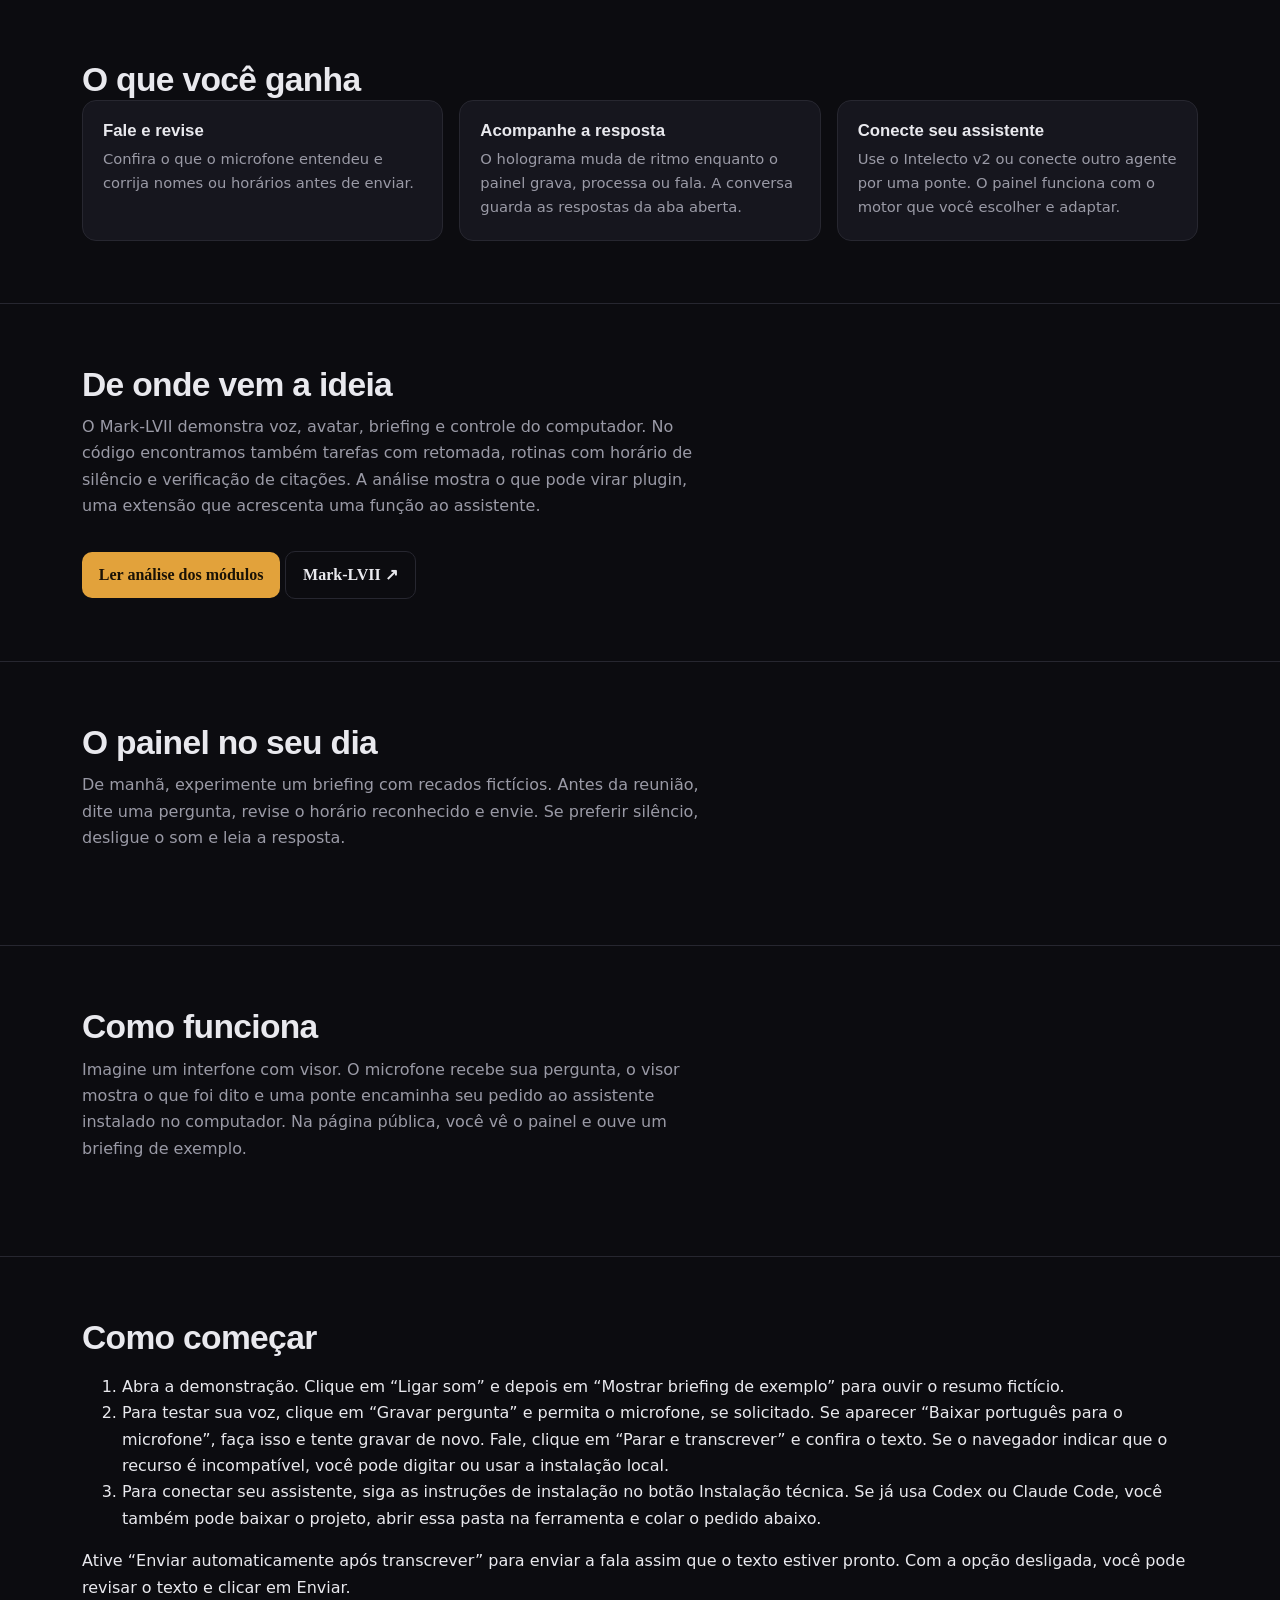
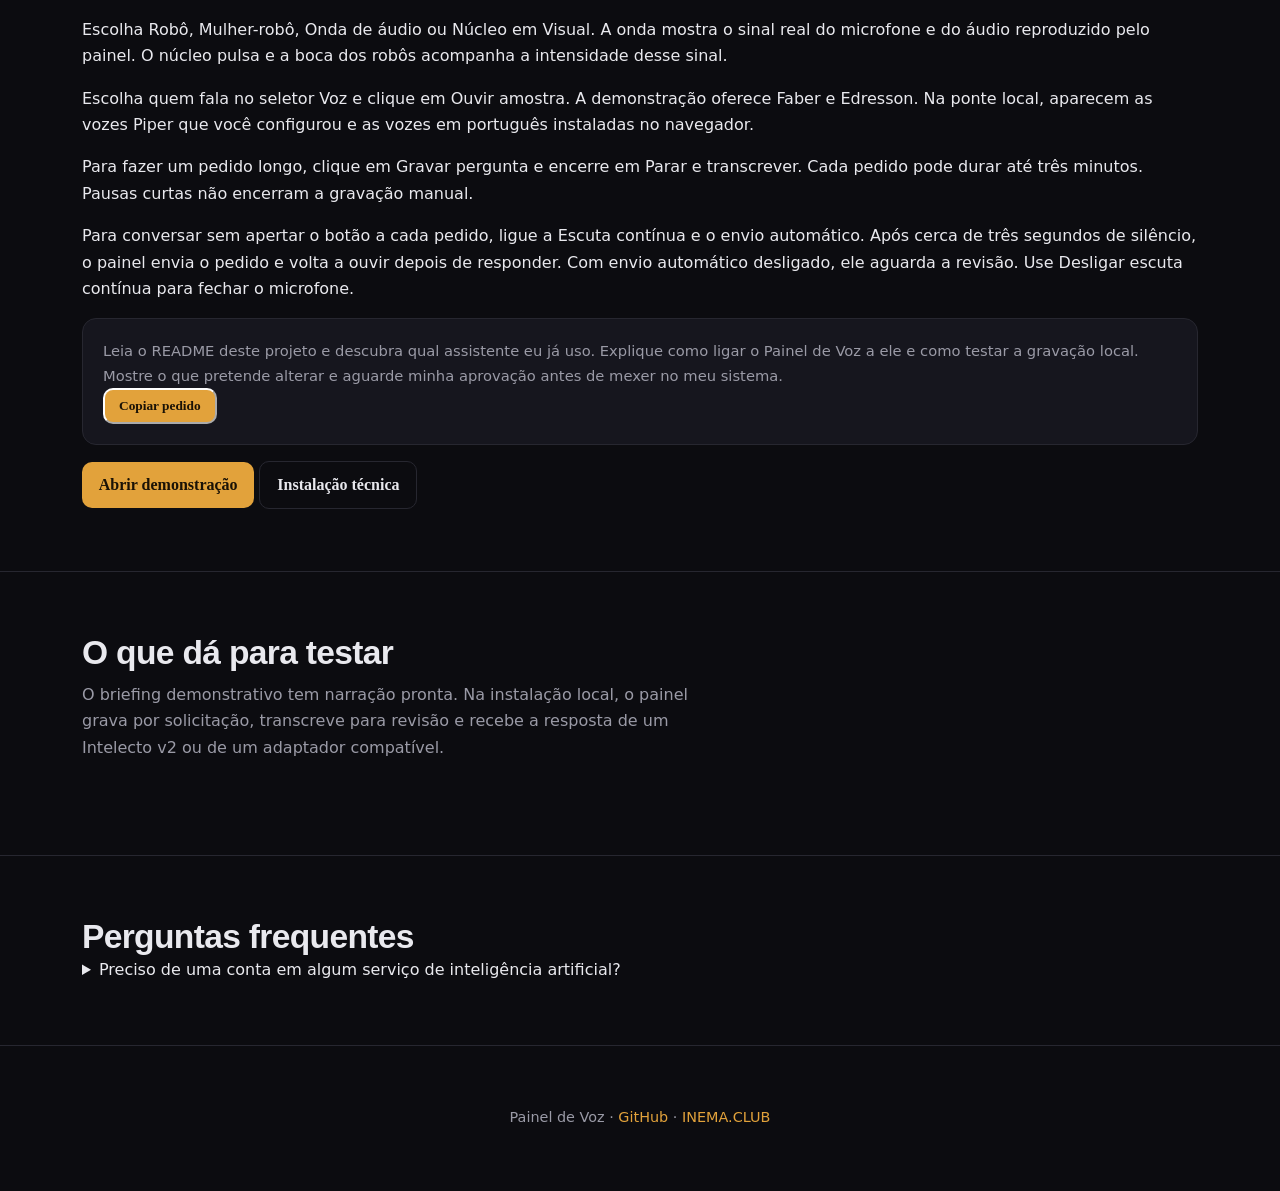
==== commit 51edc66a: "Melhora os avatares e adiciona escolha de voz e escuta contínua" ====
--- a/guia/index.html
+++ b/guia/index.html
@@ -130,6 +130,9 @@
 <ol><li>Abra a demonstração. Clique em “Ligar som” e depois em “Mostrar briefing de exemplo” para ouvir o resumo fictício.</li><li>Para testar sua voz, clique em “Gravar pergunta” e permita o microfone, se solicitado. Se aparecer “Baixar português para o microfone”, faça isso e tente gravar de novo. Fale, clique em “Parar e transcrever” e confira o texto. Se o navegador indicar que o recurso é incompatível, você pode digitar ou usar a instalação local.</li><li>Para conectar seu assistente, siga as instruções de instalação no botão Instalação técnica. Se já usa Codex ou Claude Code, você também pode baixar o projeto, abrir essa pasta na ferramenta e colar o pedido abaixo.</li></ol>
 <p>Ative “Enviar automaticamente após transcrever” para enviar a fala assim que o texto estiver pronto. Com a opção desligada, você pode revisar o texto e clicar em Enviar.</p>
 <p>Escolha Robô, Mulher-robô, Onda de áudio ou Núcleo em Visual. A onda mostra o sinal real do microfone e do áudio reproduzido pelo painel. O núcleo pulsa e a boca dos robôs acompanha a intensidade desse sinal.</p>
+<p>Escolha quem fala no seletor Voz e clique em Ouvir amostra. A demonstração oferece Faber e Edresson. Na ponte local, aparecem as vozes Piper que você configurou e as vozes em português instaladas no navegador.</p>
+<p>Para fazer um pedido longo, clique em Gravar pergunta e encerre em Parar e transcrever. Cada pedido pode durar até três minutos. Pausas curtas não encerram a gravação manual.</p>
+<p>Para conversar sem apertar o botão a cada pedido, ligue a Escuta contínua e o envio automático. Após cerca de três segundos de silêncio, o painel envia o pedido e volta a ouvir depois de responder. Com envio automático desligado, ele aguarda a revisão. Use Desligar escuta contínua para fechar o microfone.</p>
 <div class="card"><p id="prompt">Leia o README deste projeto e descubra qual assistente eu já uso. Explique como ligar o Painel de Voz a ele e como testar a gravação local. Mostre o que pretende alterar e aguarde minha aprovação antes de mexer no meu sistema.</p><button class="btn" id="copy" data-done="Pedido copiado">Copiar pedido</button></div>
 <div class="cta" style="margin-top:16px"><a class="btn" href="../app/">Abrir demonstração</a> <a class="btn ghost" href="https://github.com/inematds/painel-de-voz/blob/main/README.md">Instalação técnica</a></div>
 </div></section>
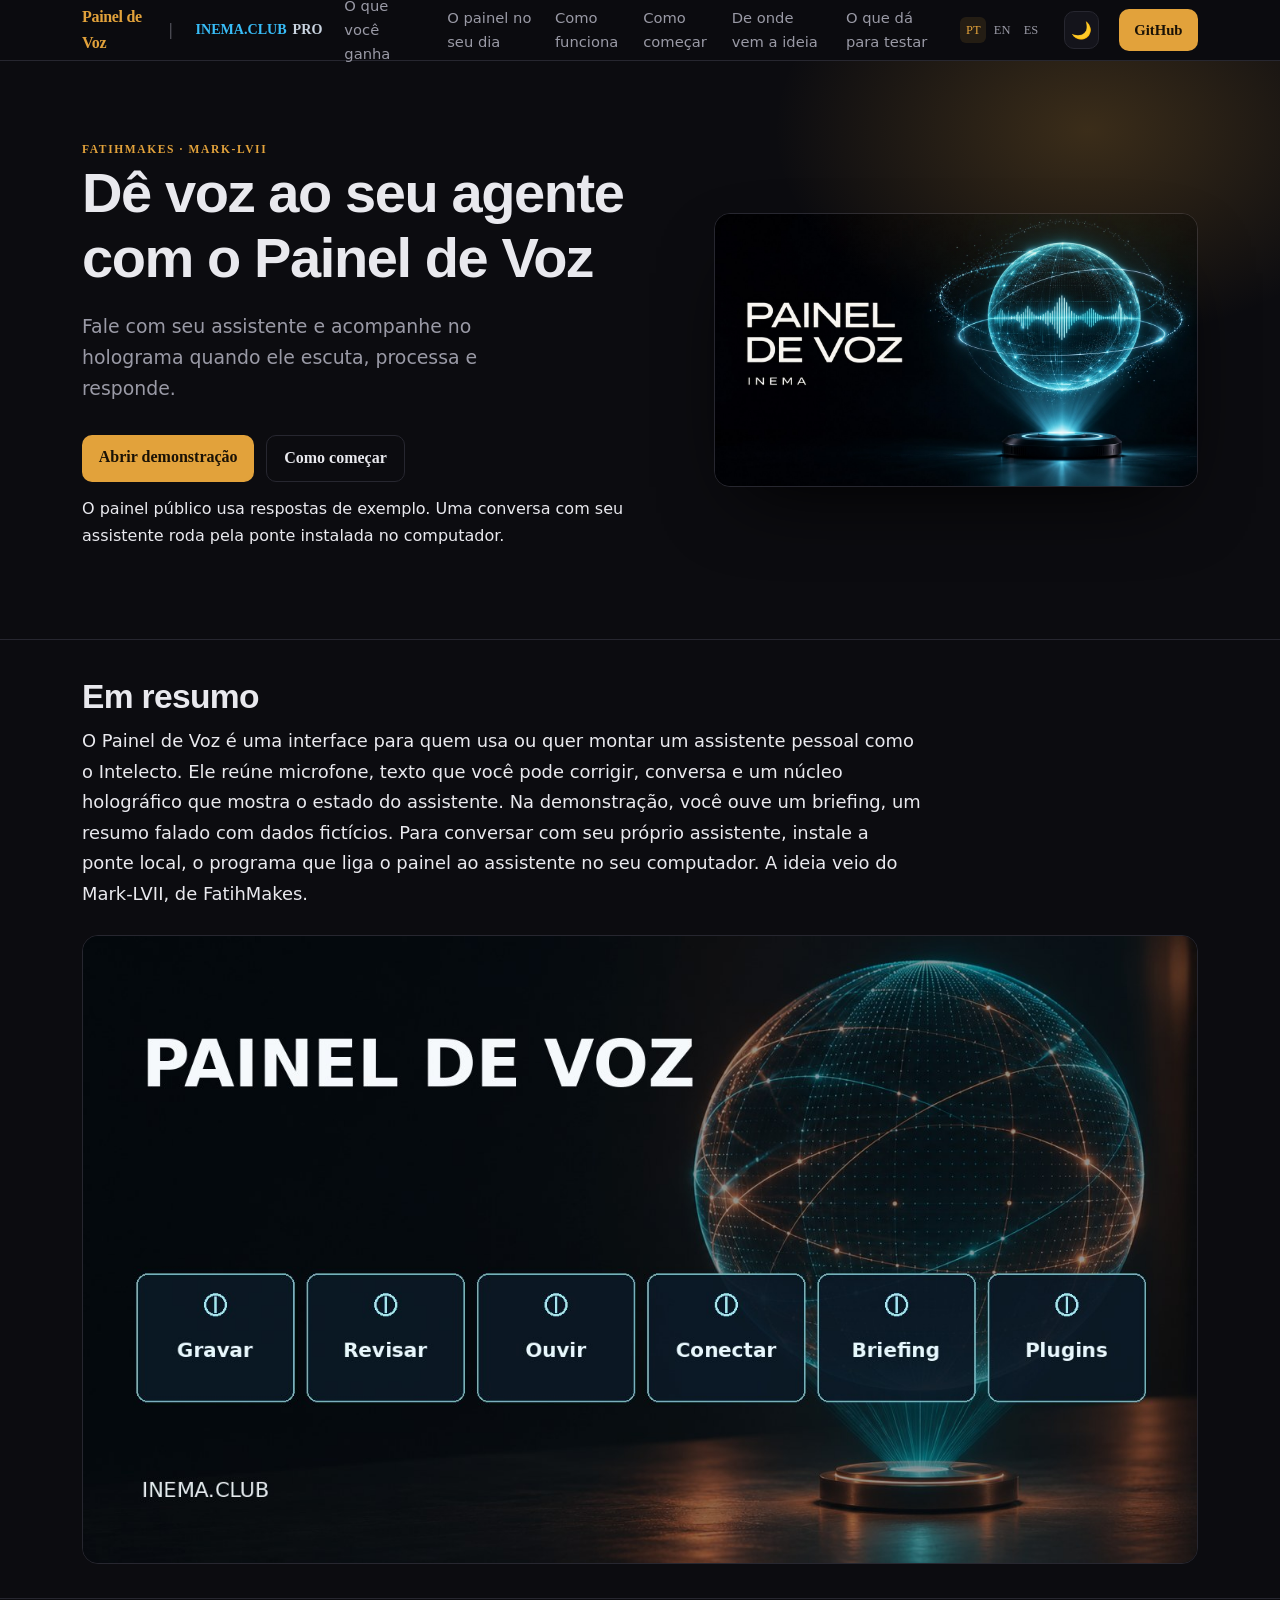
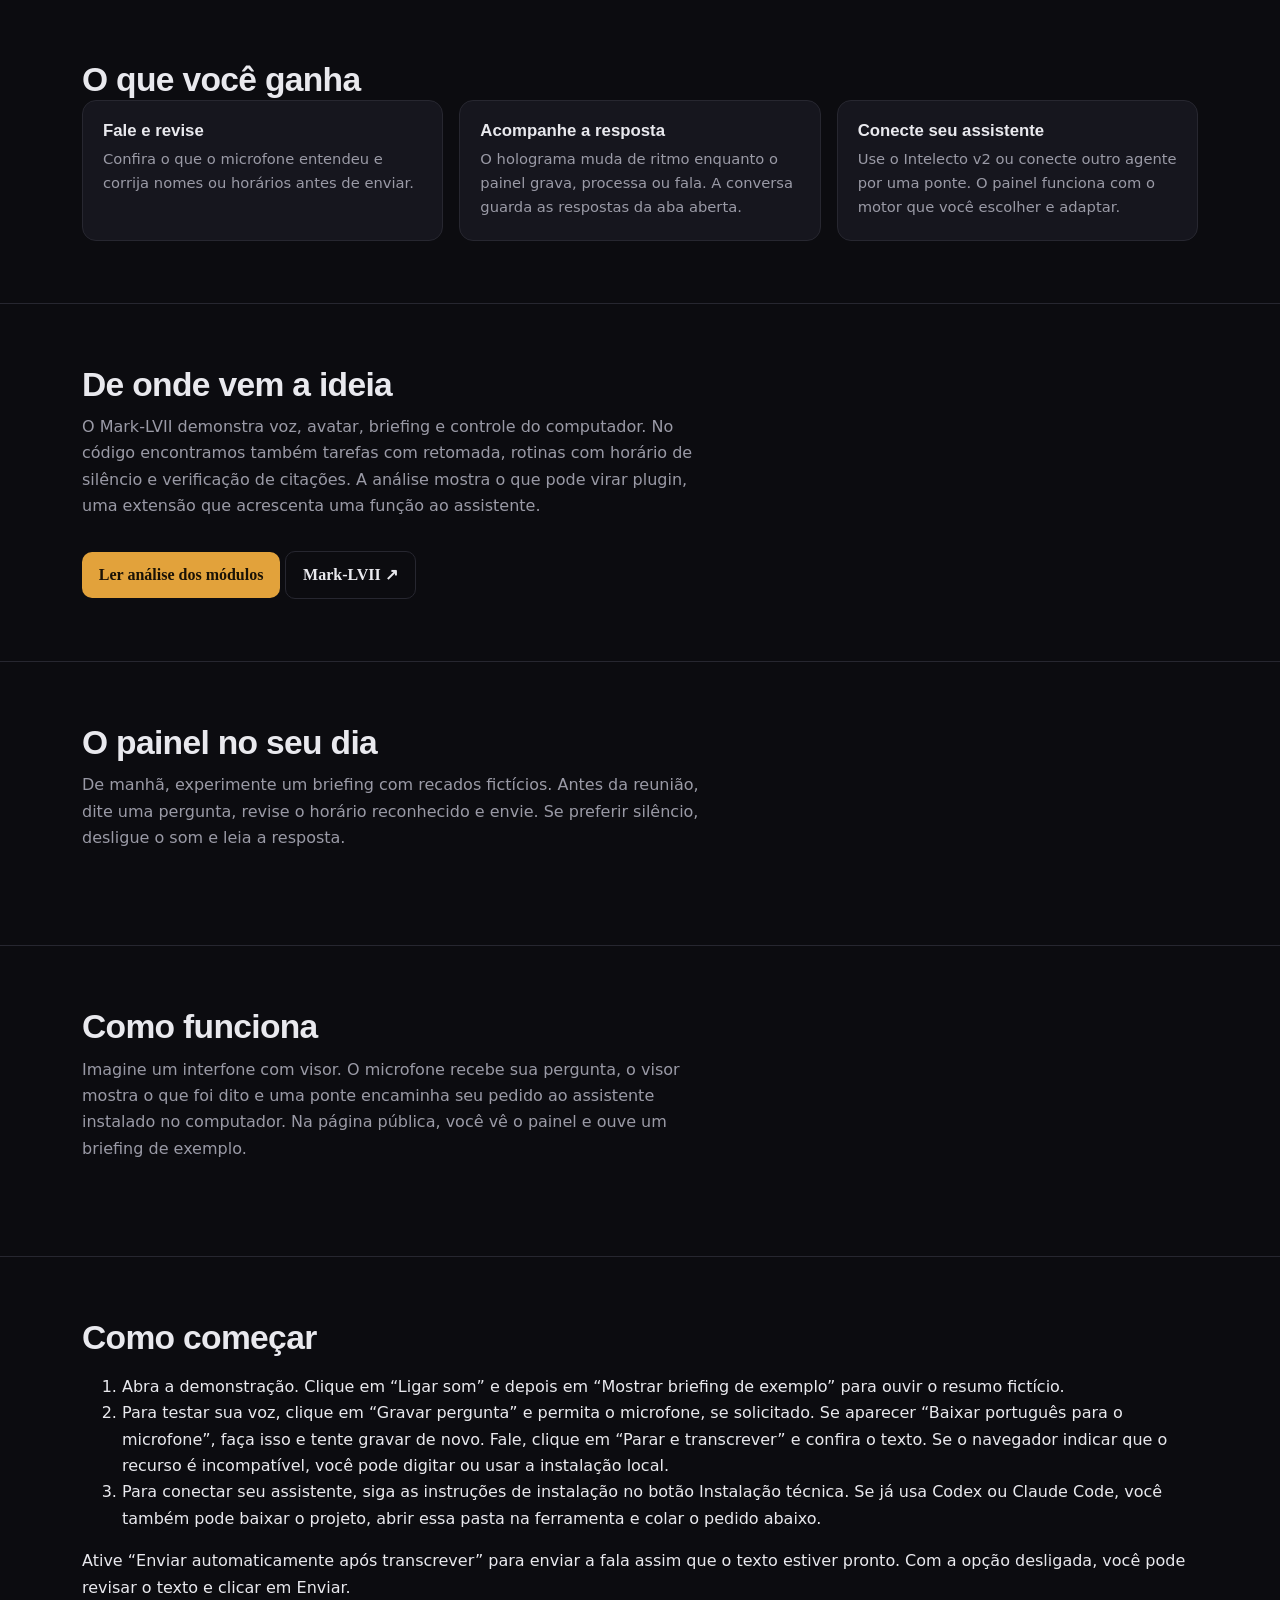
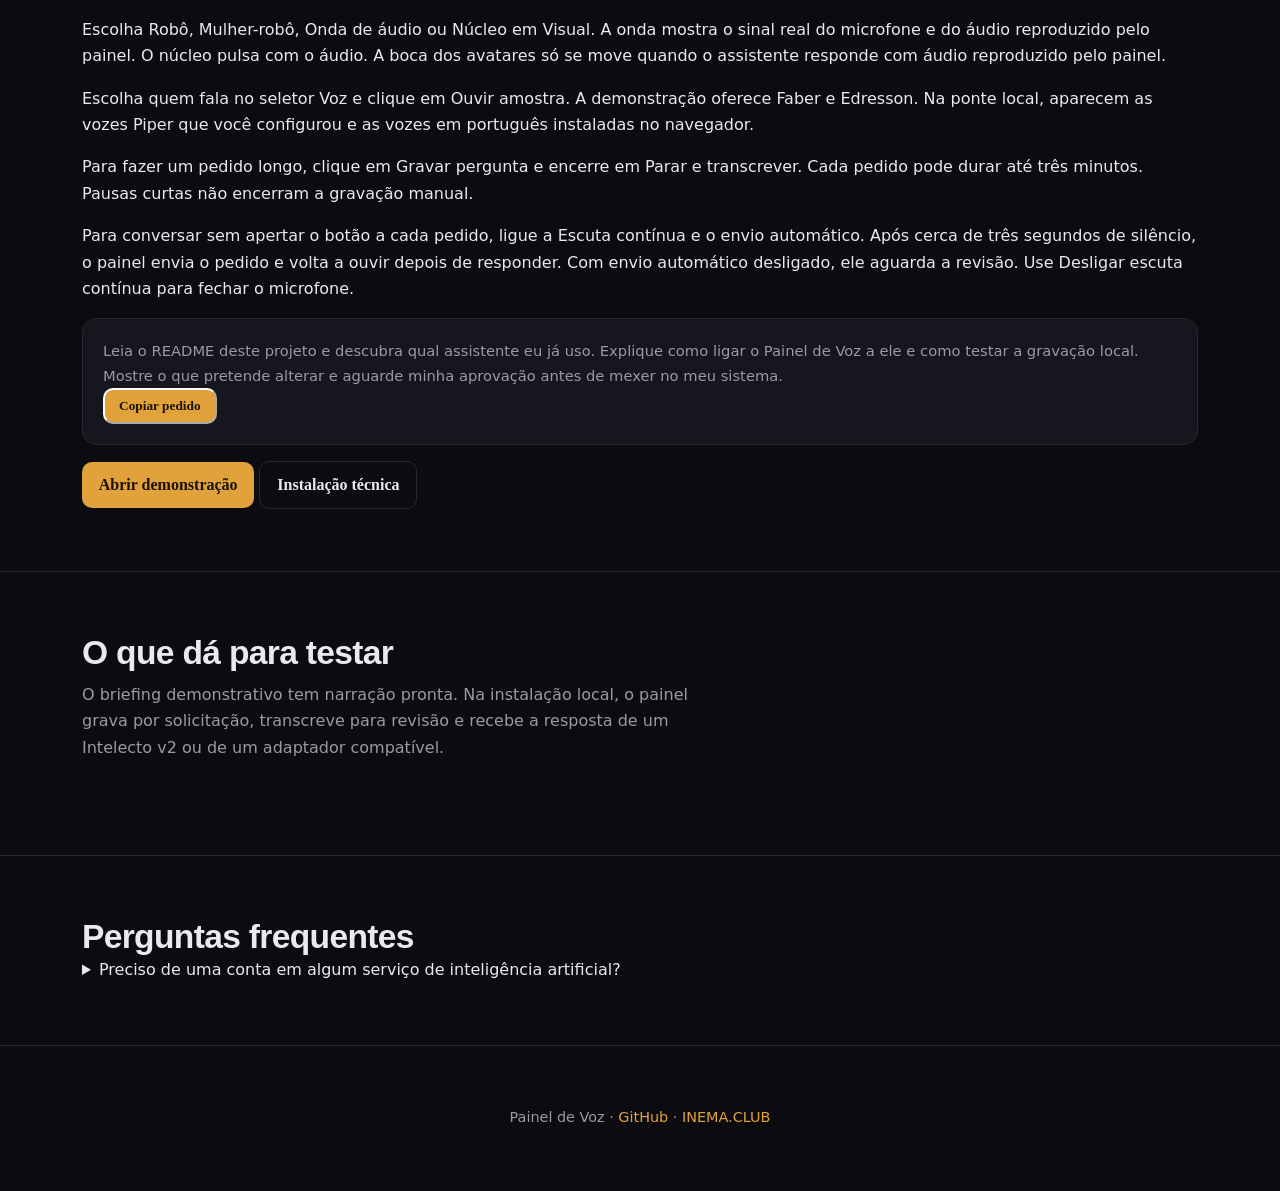
==== commit 2df4103b: "Mantém a boca dos avatares fechada durante a escuta" ====
--- a/guia/index.html
+++ b/guia/index.html
@@ -129,7 +129,7 @@
 <section id="comecar"><div class="wrap"><h2>Como começar</h2>
 <ol><li>Abra a demonstração. Clique em “Ligar som” e depois em “Mostrar briefing de exemplo” para ouvir o resumo fictício.</li><li>Para testar sua voz, clique em “Gravar pergunta” e permita o microfone, se solicitado. Se aparecer “Baixar português para o microfone”, faça isso e tente gravar de novo. Fale, clique em “Parar e transcrever” e confira o texto. Se o navegador indicar que o recurso é incompatível, você pode digitar ou usar a instalação local.</li><li>Para conectar seu assistente, siga as instruções de instalação no botão Instalação técnica. Se já usa Codex ou Claude Code, você também pode baixar o projeto, abrir essa pasta na ferramenta e colar o pedido abaixo.</li></ol>
 <p>Ative “Enviar automaticamente após transcrever” para enviar a fala assim que o texto estiver pronto. Com a opção desligada, você pode revisar o texto e clicar em Enviar.</p>
-<p>Escolha Robô, Mulher-robô, Onda de áudio ou Núcleo em Visual. A onda mostra o sinal real do microfone e do áudio reproduzido pelo painel. O núcleo pulsa e a boca dos robôs acompanha a intensidade desse sinal.</p>
+<p>Escolha Robô, Mulher-robô, Onda de áudio ou Núcleo em Visual. A onda mostra o sinal real do microfone e do áudio reproduzido pelo painel. O núcleo pulsa com o áudio. A boca dos avatares só se move quando o assistente responde com áudio reproduzido pelo painel.</p>
 <p>Escolha quem fala no seletor Voz e clique em Ouvir amostra. A demonstração oferece Faber e Edresson. Na ponte local, aparecem as vozes Piper que você configurou e as vozes em português instaladas no navegador.</p>
 <p>Para fazer um pedido longo, clique em Gravar pergunta e encerre em Parar e transcrever. Cada pedido pode durar até três minutos. Pausas curtas não encerram a gravação manual.</p>
 <p>Para conversar sem apertar o botão a cada pedido, ligue a Escuta contínua e o envio automático. Após cerca de três segundos de silêncio, o painel envia o pedido e volta a ouvir depois de responder. Com envio automático desligado, ele aguarda a revisão. Use Desligar escuta contínua para fechar o microfone.</p>
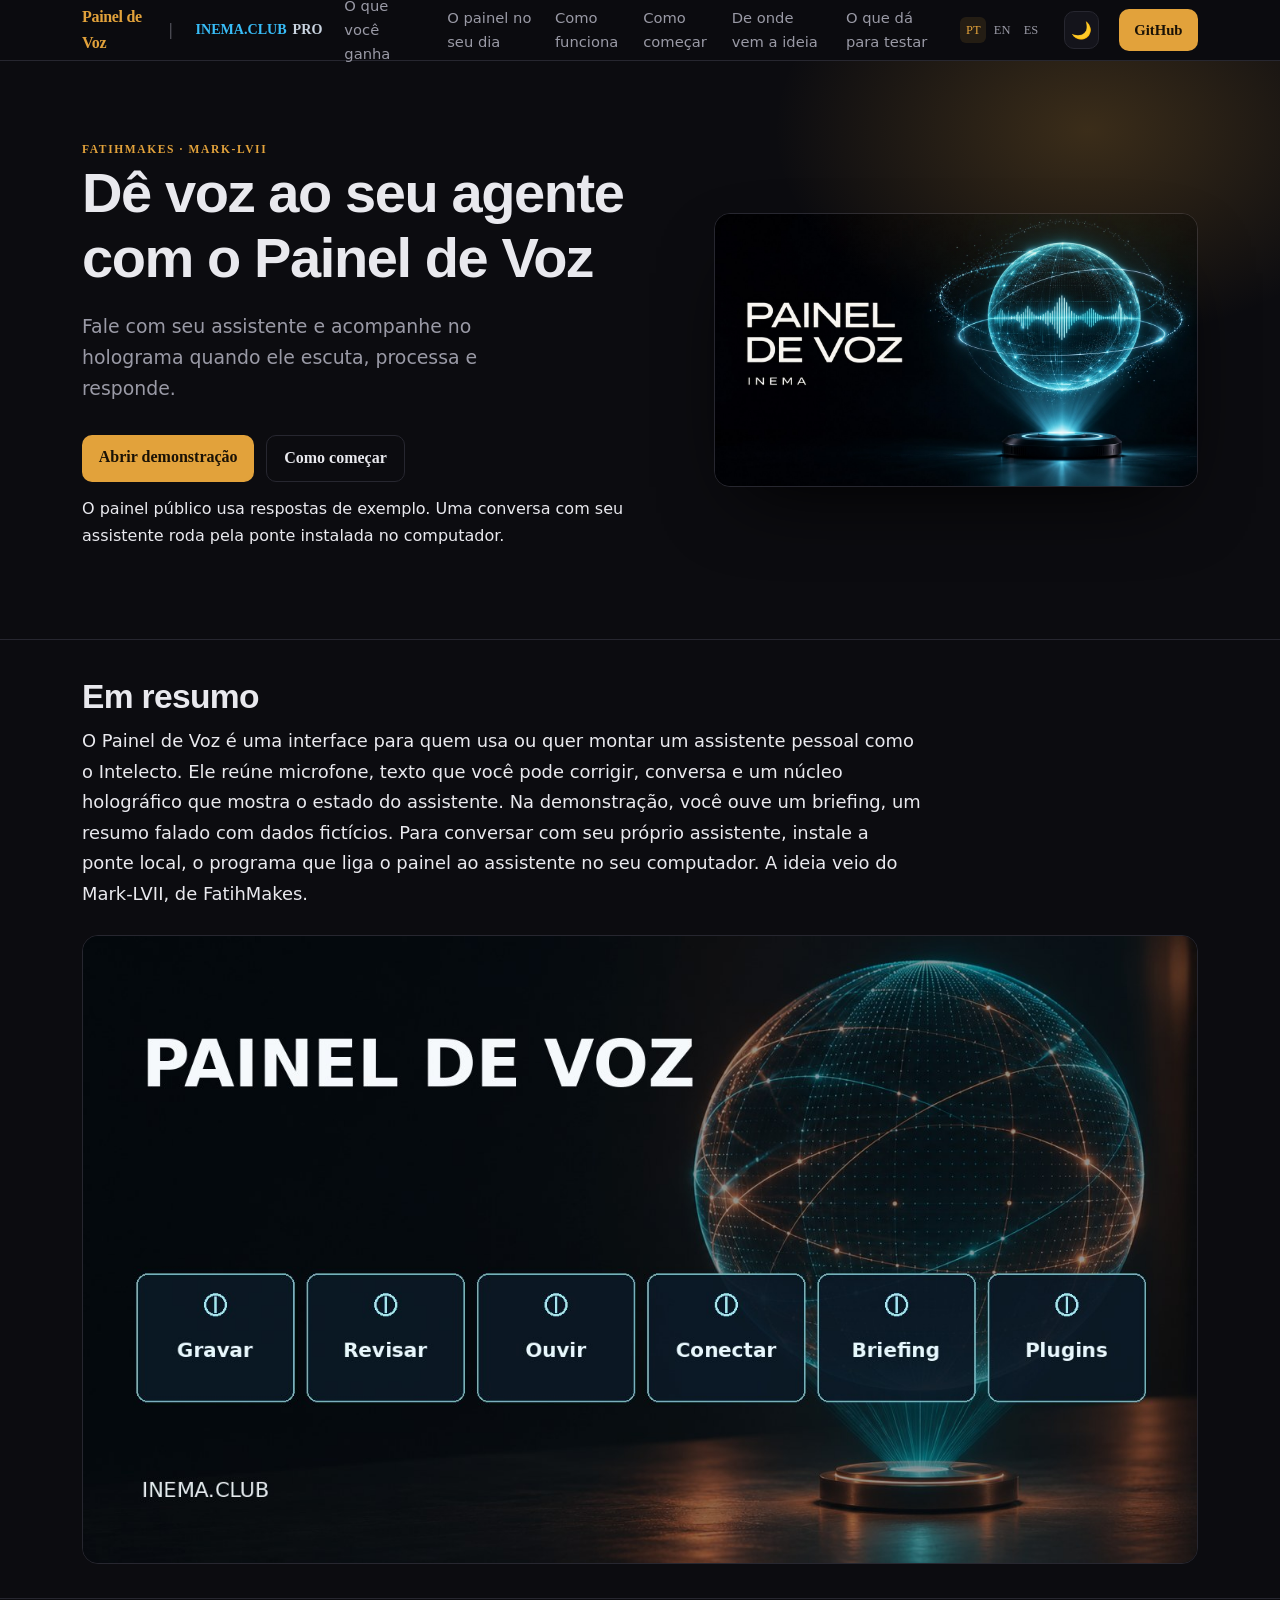
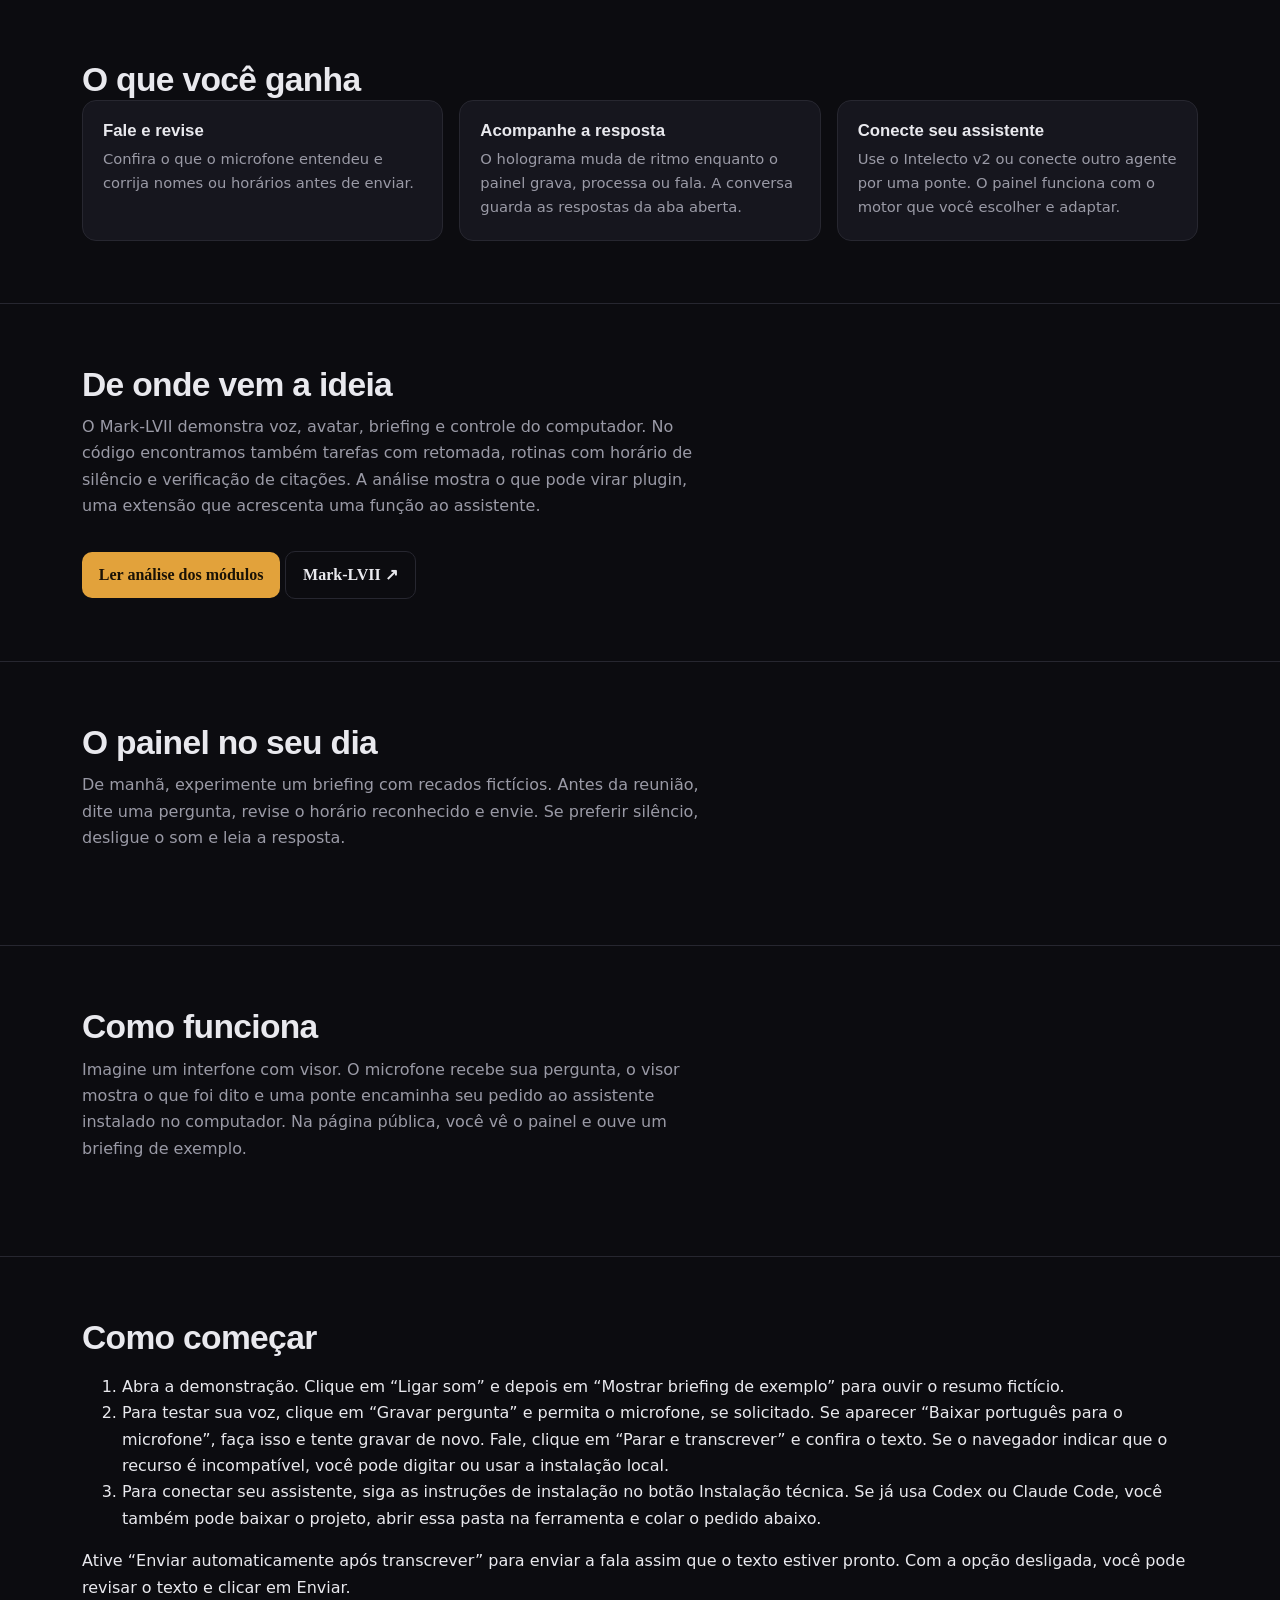
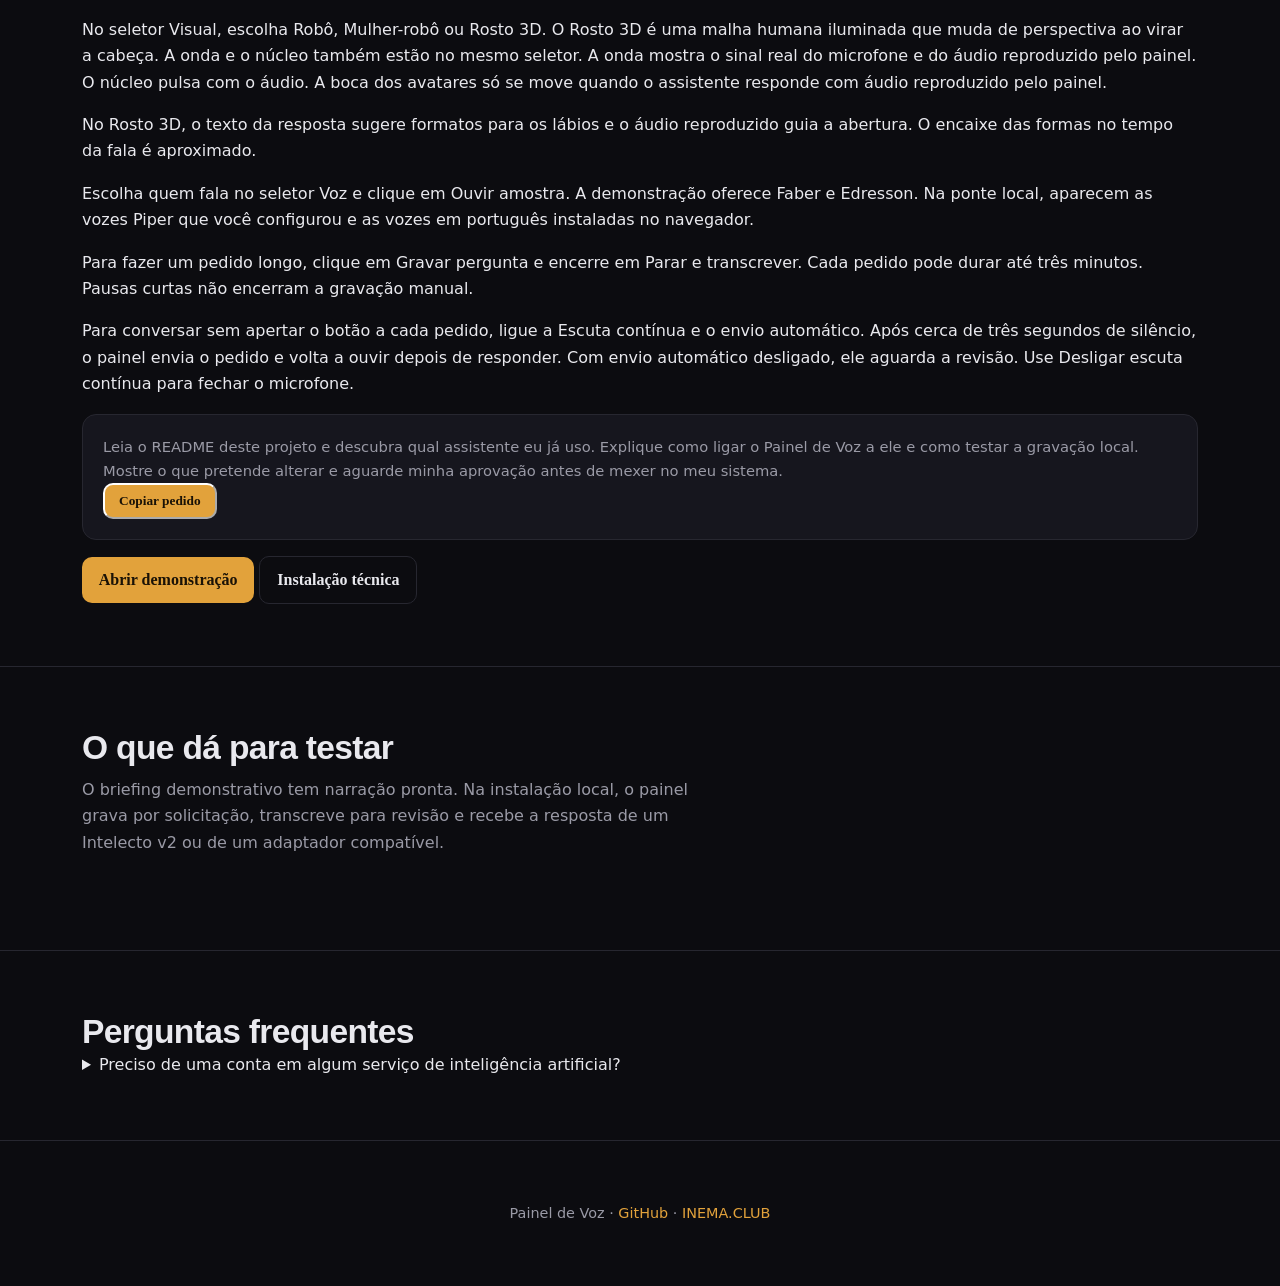
==== commit 1a4f5806: "Adiciona rosto holográfico em malha 3D ao seletor" ====
--- a/guia/index.html
+++ b/guia/index.html
@@ -129,7 +129,8 @@
 <section id="comecar"><div class="wrap"><h2>Como começar</h2>
 <ol><li>Abra a demonstração. Clique em “Ligar som” e depois em “Mostrar briefing de exemplo” para ouvir o resumo fictício.</li><li>Para testar sua voz, clique em “Gravar pergunta” e permita o microfone, se solicitado. Se aparecer “Baixar português para o microfone”, faça isso e tente gravar de novo. Fale, clique em “Parar e transcrever” e confira o texto. Se o navegador indicar que o recurso é incompatível, você pode digitar ou usar a instalação local.</li><li>Para conectar seu assistente, siga as instruções de instalação no botão Instalação técnica. Se já usa Codex ou Claude Code, você também pode baixar o projeto, abrir essa pasta na ferramenta e colar o pedido abaixo.</li></ol>
 <p>Ative “Enviar automaticamente após transcrever” para enviar a fala assim que o texto estiver pronto. Com a opção desligada, você pode revisar o texto e clicar em Enviar.</p>
-<p>Escolha Robô, Mulher-robô, Onda de áudio ou Núcleo em Visual. A onda mostra o sinal real do microfone e do áudio reproduzido pelo painel. O núcleo pulsa com o áudio. A boca dos avatares só se move quando o assistente responde com áudio reproduzido pelo painel.</p>
+<p>No seletor Visual, escolha Robô, Mulher-robô ou Rosto 3D. O Rosto 3D é uma malha humana iluminada que muda de perspectiva ao virar a cabeça. A onda e o núcleo também estão no mesmo seletor. A onda mostra o sinal real do microfone e do áudio reproduzido pelo painel. O núcleo pulsa com o áudio. A boca dos avatares só se move quando o assistente responde com áudio reproduzido pelo painel.</p>
+<p>No Rosto 3D, o texto da resposta sugere formatos para os lábios e o áudio reproduzido guia a abertura. O encaixe das formas no tempo da fala é aproximado.</p>
 <p>Escolha quem fala no seletor Voz e clique em Ouvir amostra. A demonstração oferece Faber e Edresson. Na ponte local, aparecem as vozes Piper que você configurou e as vozes em português instaladas no navegador.</p>
 <p>Para fazer um pedido longo, clique em Gravar pergunta e encerre em Parar e transcrever. Cada pedido pode durar até três minutos. Pausas curtas não encerram a gravação manual.</p>
 <p>Para conversar sem apertar o botão a cada pedido, ligue a Escuta contínua e o envio automático. Após cerca de três segundos de silêncio, o painel envia o pedido e volta a ouvir depois de responder. Com envio automático desligado, ele aguarda a revisão. Use Desligar escuta contínua para fechar o microfone.</p>
